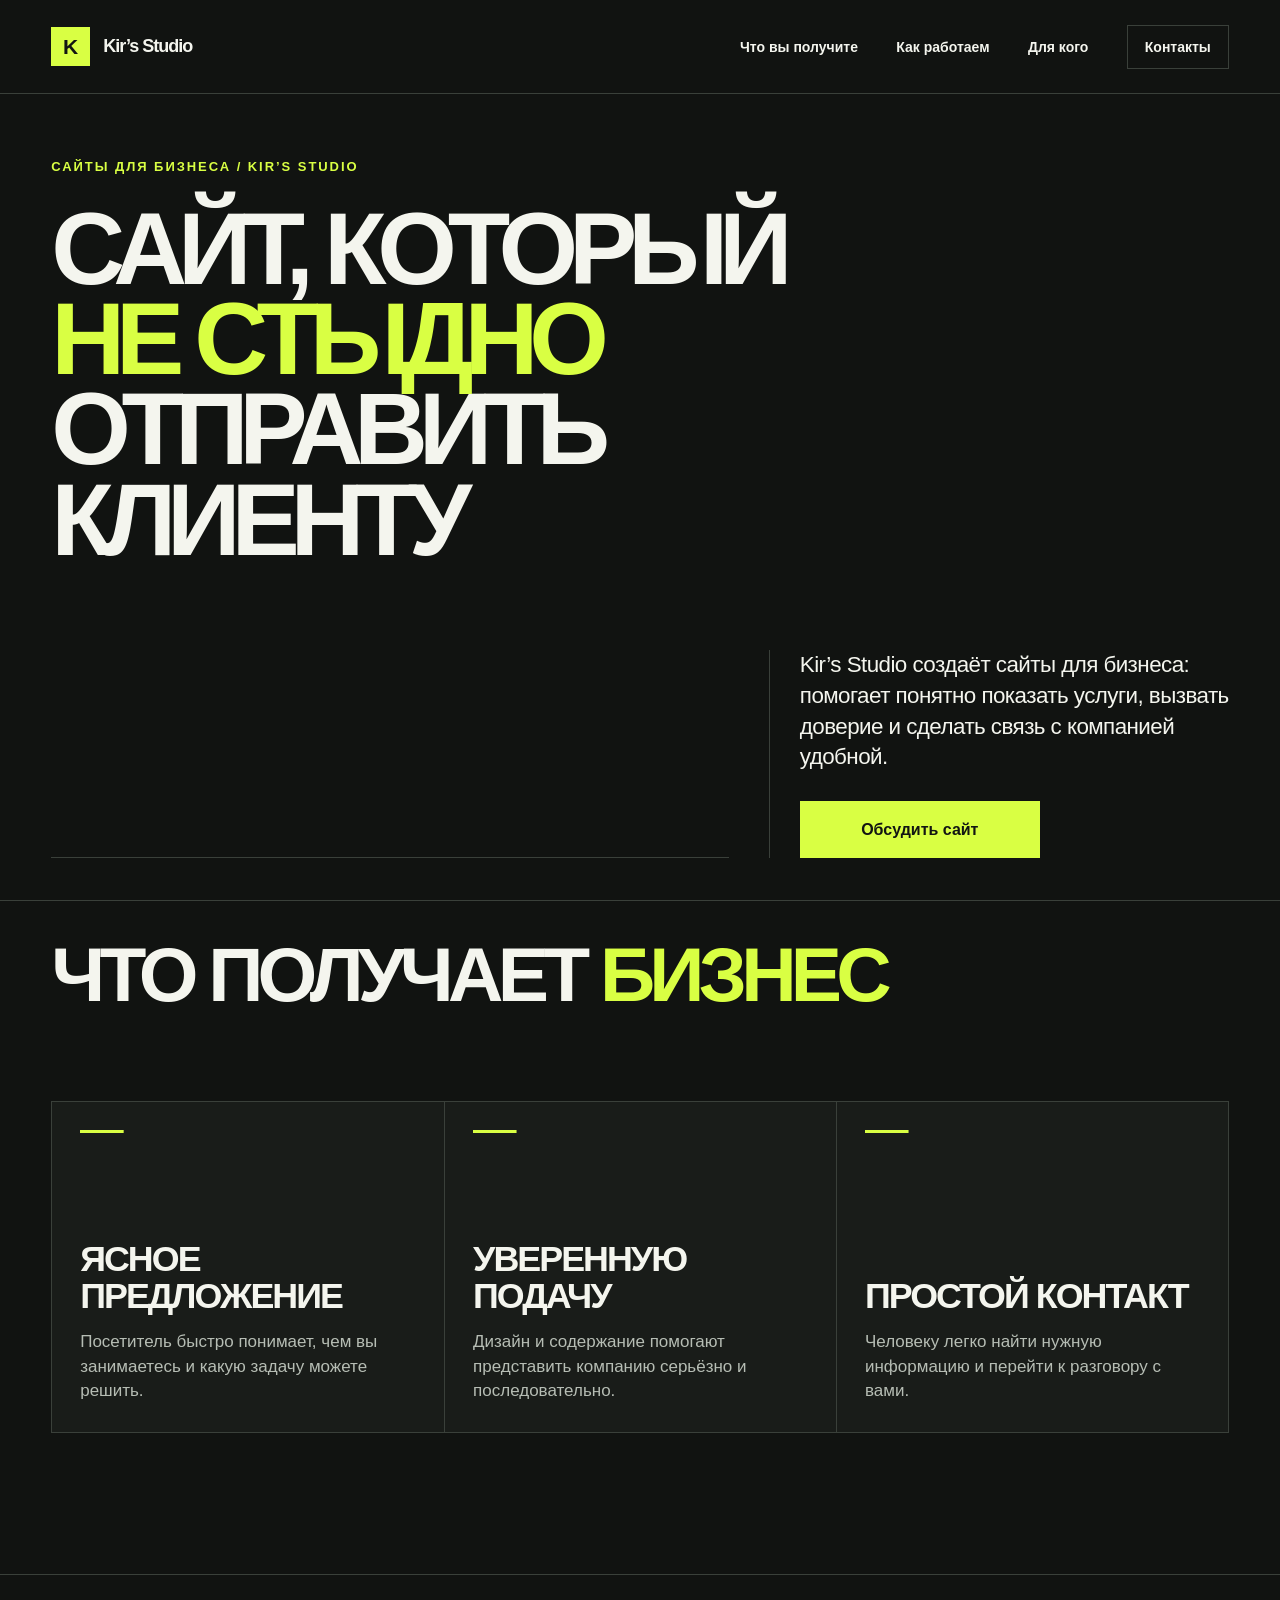
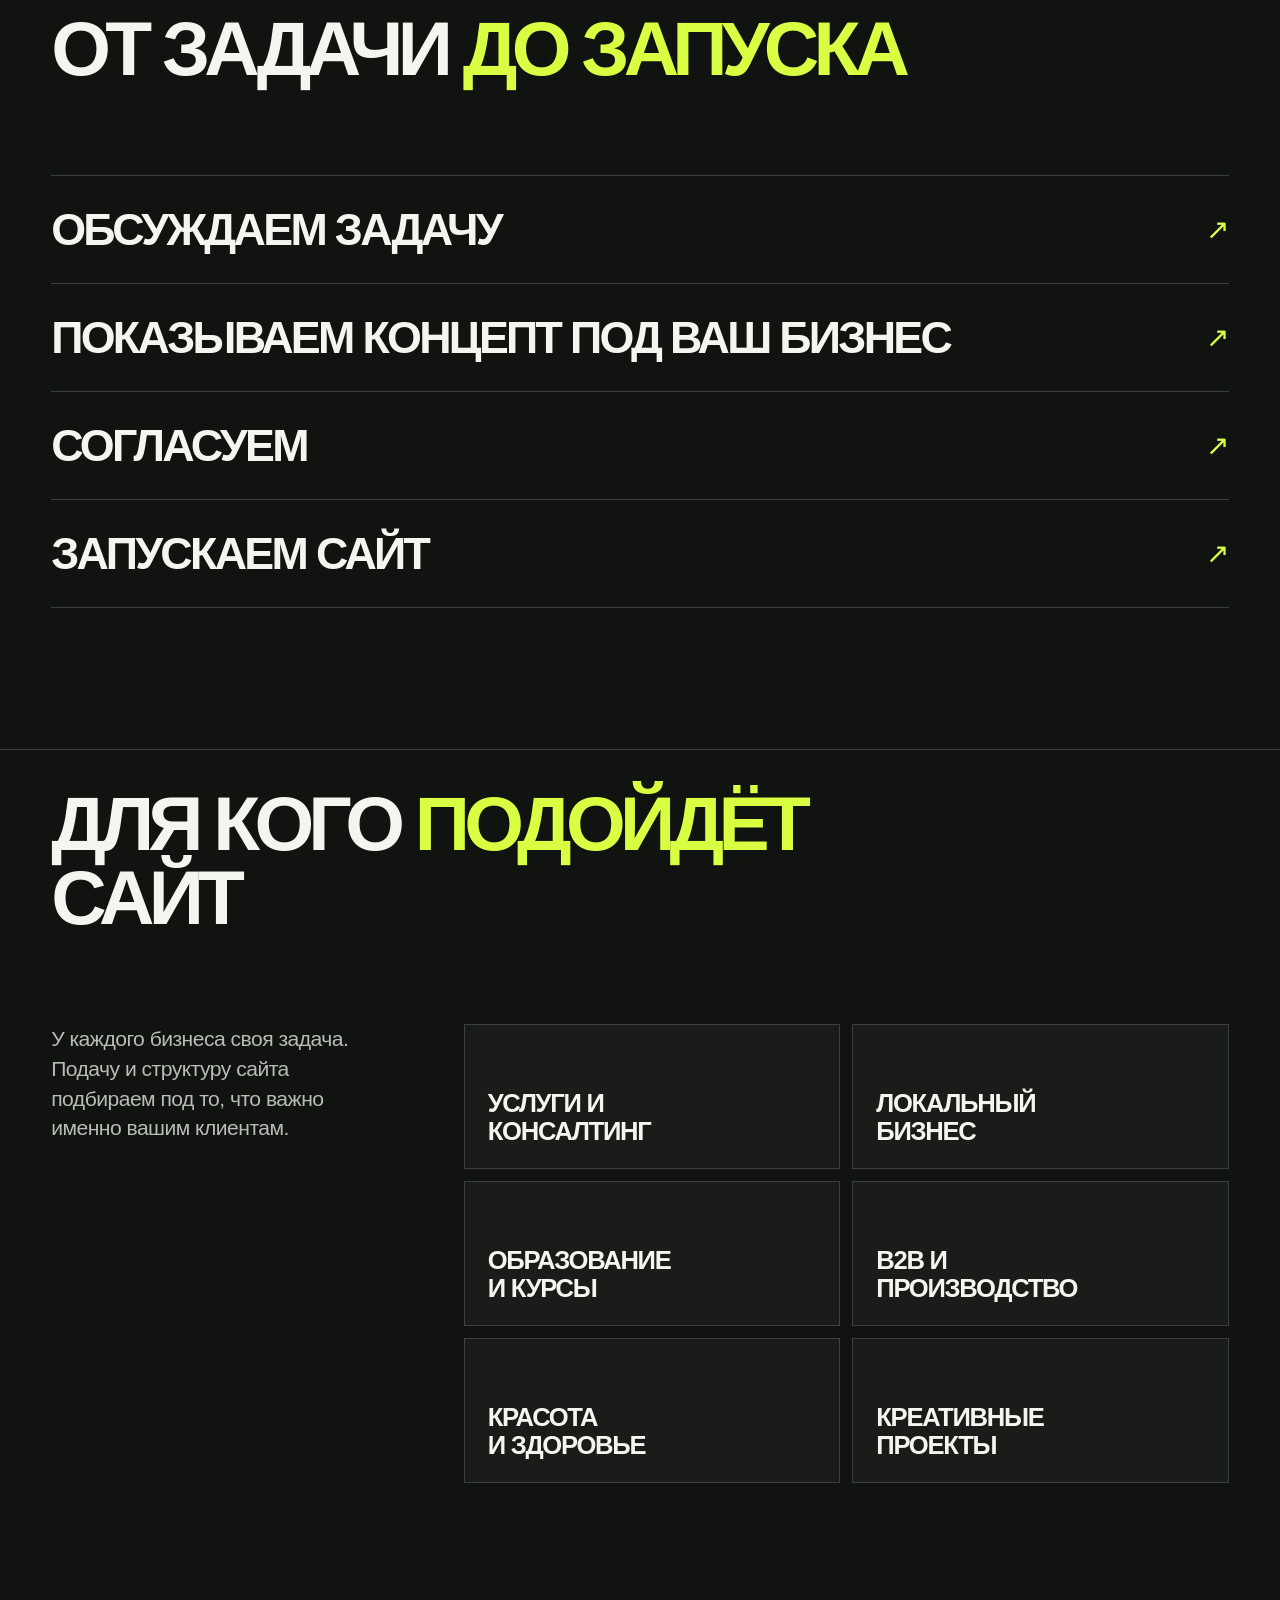
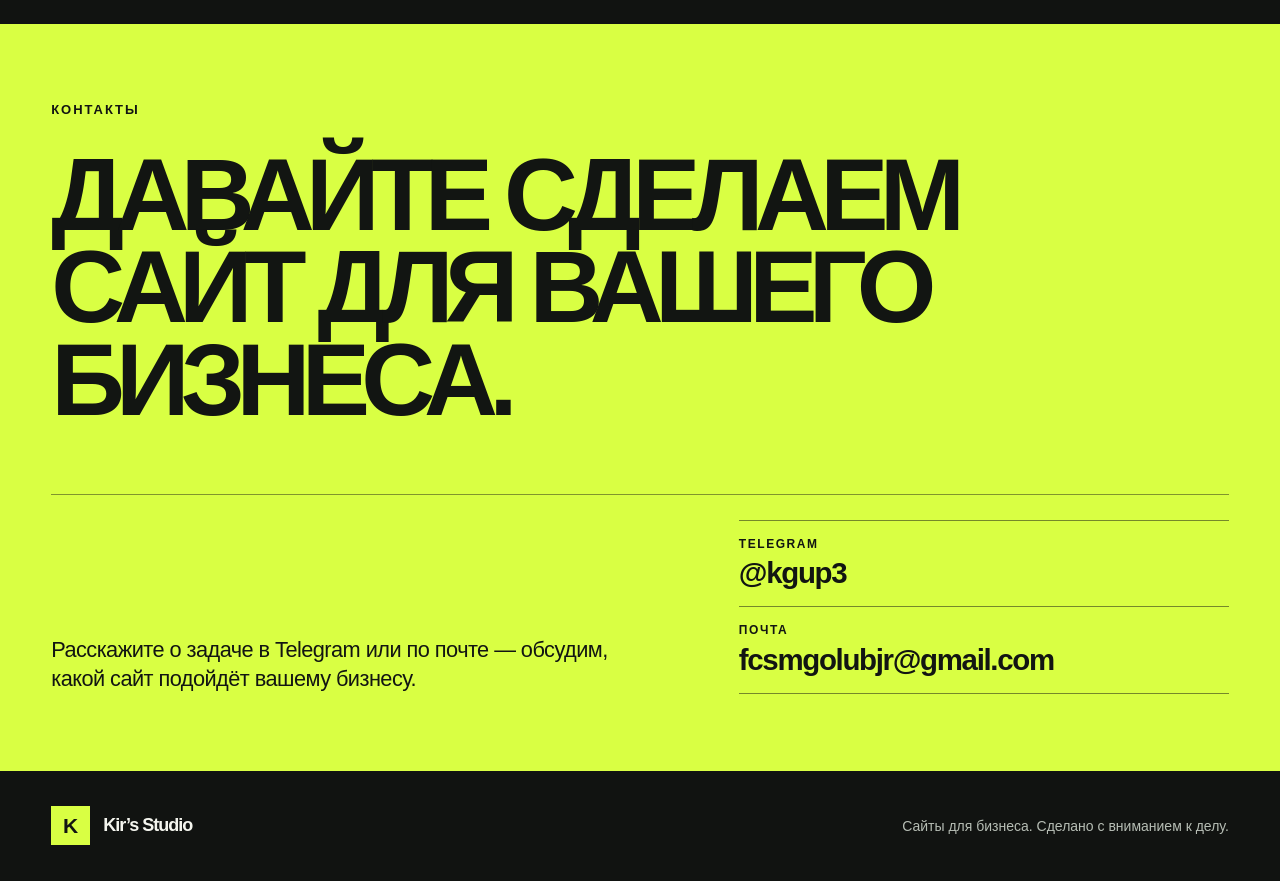
==== index.html @ 83fbc3e9 "Add files via upload" ====
<!doctype html>
<html lang="ru">
<head>
  <meta charset="utf-8">
  <meta name="viewport" content="width=device-width, initial-scale=1">
  <meta name="theme-color" content="#111311">
  <meta name="description" content="Kir’s Studio создаёт сайты для бизнеса: помогает понятно показать услуги, вызвать доверие и сделать связь с компанией удобной.">
  <title>Kir’s Studio — сайты для бизнеса</title>
  <link rel="icon" type="image/svg+xml" href="data:image/svg+xml,%3Csvg xmlns='http://www.w3.org/2000/svg' viewBox='0 0 64 64'%3E%3Crect width='64' height='64' rx='12' fill='%23111311'/%3E%3Cpath d='M14 13h10v17l14-17h13L34 32l18 19H38L24 35v16H14z' fill='%23d9ff43'/%3E%3C/svg%3E">
  <style>
    :root{color-scheme:dark;--bg:#111311;--panel:#191c19;--panel-2:#202420;--line:#3a403a;--text:#f4f5ee;--muted:#b6bdb4;--accent:#d9ff43;--ink:#121512;--page:clamp(20px,4vw,64px)}
    *{box-sizing:border-box}
    html{scroll-behavior:smooth}
    body{margin:0;background:var(--bg);color:var(--text);font-family:Arial,Helvetica,sans-serif;-webkit-font-smoothing:antialiased}
    .scroll-progress{position:fixed;z-index:50;top:0;left:0;width:100%;height:3px;background:var(--accent);transform:scaleX(0);transform-origin:left;pointer-events:none}
    ::selection{background:var(--accent);color:var(--ink)}
    a{color:inherit;text-decoration:none}
    button,a{-webkit-tap-highlight-color:transparent}
    a:focus-visible{outline:2px solid var(--accent);outline-offset:5px}
    .wrap{width:min(100%,1600px);margin:auto;padding-inline:var(--page)}
    .topbar{height:94px;display:flex;align-items:center;justify-content:space-between;border-bottom:1px solid var(--line)}
    .brand{display:inline-flex;align-items:center;gap:13px;font-weight:900;font-size:18px;letter-spacing:-.055em;white-space:nowrap}
    .brand-mark{display:grid;place-items:center;width:39px;height:39px;background:var(--accent);color:var(--ink);font-size:21px;letter-spacing:-.13em;padding-right:3px}
    .top-nav{display:flex;align-items:center;gap:clamp(22px,3vw,54px);font-size:14px;font-weight:700}
    .top-nav a:not(.header-cta){position:relative;transition:color .25s}
    .top-nav a:not(.header-cta)::after{content:"";position:absolute;left:0;right:0;bottom:-7px;height:1px;background:var(--accent);transform:scaleX(0);transform-origin:left;transition:transform .35s ease}
    .top-nav a:not(.header-cta):hover{color:var(--accent)}
    .top-nav a:not(.header-cta):hover::after{transform:scaleX(1)}
    .header-cta{border:1px solid var(--line);padding:13px 17px;transition:background .2s,color .2s,border-color .2s}
    .header-cta:hover{background:var(--accent);color:var(--ink);border-color:var(--accent)}
    .hero{min-height:calc(100svh - 94px);display:flex;flex-direction:column;justify-content:space-between;padding-top:clamp(54px,5vw,86px);padding-bottom:42px;position:relative;overflow:hidden}
    .eyebrow{font-size:13px;line-height:1.4;text-transform:uppercase;letter-spacing:.15em;font-weight:800;color:var(--accent)}
    .hero h1{font-size:clamp(68px,8vw,132px);line-height:.88;letter-spacing:-.09em;text-transform:uppercase;margin:28px 0 0;max-width:1420px;font-weight:900}
    .hero h1 span{display:inline-block;color:var(--accent);animation:accent-reveal .9s .25s both}
    .hero-bottom{display:grid;grid-template-columns:minmax(0,1fr) minmax(340px,460px);gap:40px;align-items:end;margin-top:22px}
    .hero-bottom::before{content:"";height:1px;background:var(--line);align-self:end;transform-origin:left;animation:rule-grow 1s .55s both}
    .hero-intro{border-left:1px solid var(--line);padding-left:30px;animation:rise-in .85s .25s both}
    .hero-intro p{font-size:clamp(18px,1.75vw,25px);line-height:1.37;letter-spacing:-.025em;margin:0 0 28px;max-width:490px}
    .btn{display:inline-flex;justify-content:center;align-items:center;min-height:57px;padding:15px 26px;background:linear-gradient(90deg,#eeff99 50%,var(--accent) 50%) right / 200% 100%;color:var(--ink);font-size:16px;font-weight:800;transition:transform .3s,background-position .45s;white-space:nowrap}
    .btn:hover{transform:translateY(-4px);background-position:left}
    .hero-intro .btn{min-width:240px}
    .section{border-top:1px solid var(--line);padding-top:36px;padding-bottom:clamp(96px,11vw,170px)}
    .section-head{margin-bottom:clamp(50px,7vw,110px)}
    .section-title{margin:0;font-size:clamp(48px,6vw,95px);line-height:.97;letter-spacing:-.075em;text-transform:uppercase;font-weight:900;max-width:900px}
    .section-title em{font-style:normal;color:var(--accent)}
    .benefits{display:grid;grid-template-columns:repeat(3,minmax(0,1fr));border:1px solid var(--line)}
    .benefit{min-height:330px;padding:28px;display:flex;flex-direction:column;justify-content:space-between;background:var(--panel);transition:background .35s,transform .35s;position:relative;overflow:hidden}
    .benefit+ .benefit{border-left:1px solid var(--line)}
    .benefit::before{content:"";width:100%;height:3px;background:var(--accent);transform-origin:left;transition:transform .5s;transform:scaleX(.13)}
    .benefit:hover{background:var(--panel-2);transform:translateY(-8px)}
    .benefit:hover::before{transform:scaleX(1)}
    .benefit h3{font-size:clamp(29px,2.8vw,44px);line-height:1.02;letter-spacing:-.055em;margin:0 0 16px;text-transform:uppercase}
    .benefit p{font-size:17px;line-height:1.45;color:var(--muted);margin:0;max-width:350px}
    .process-list{border-top:1px solid var(--line)}
    .process-item{display:grid;grid-template-columns:minmax(0,1fr) 45px;gap:20px;align-items:center;border-bottom:1px solid var(--line);padding:30px 0;position:relative;transition:color .3s}
    .process-item::after{content:"";position:absolute;bottom:-1px;left:0;right:0;height:2px;background:var(--accent);transform:scaleX(0);transform-origin:left;transition:transform .5s ease}
    .process-item:hover{color:var(--accent)}
    .process-item:hover::after{transform:scaleX(1)}
    .process-item h3{font-size:clamp(25px,3.5vw,54px);line-height:1.05;letter-spacing:-.06em;text-transform:uppercase;margin:0;transition:transform .35s ease}
    .process-item:hover h3{transform:translateX(14px)}
    .process-arrow{justify-self:end;font-size:28px;font-weight:400;color:var(--accent);transition:transform .35s ease}
    .process-item:hover .process-arrow{transform:translate(5px,-5px)}
    .audience-layout{display:grid;grid-template-columns:minmax(0,1fr) minmax(0,2fr);gap:30px}
    .audience-note{font-size:clamp(18px,1.65vw,24px);line-height:1.4;letter-spacing:-.025em;max-width:345px;color:var(--muted);margin:0}
    .audience-grid{display:grid;grid-template-columns:repeat(2,minmax(0,1fr));gap:12px}
    .audience-card{min-height:145px;border:1px solid var(--line);padding:23px;display:flex;align-items:flex-end;background:var(--panel);font-size:clamp(21px,2vw,31px);line-height:1.08;letter-spacing:-.05em;text-transform:uppercase;font-weight:900;position:relative;overflow:hidden;transition:transform .35s,background .35s,border-color .35s}
    .audience-card::before{content:"";position:absolute;top:0;left:0;width:100%;height:3px;background:var(--accent);transform:scaleX(0);transform-origin:left;transition:transform .45s ease}
    .audience-card:hover{transform:translateY(-6px);background:var(--panel-2);border-color:#68745a}
    .audience-card:hover::before{transform:scaleX(1)}
    .final{background:var(--accent);color:var(--ink);padding-top:clamp(40px,6vw,90px);padding-bottom:clamp(44px,6vw,90px)}
    .final .eyebrow{color:var(--ink)}
    .final h2{max-width:1200px;font-size:clamp(57px,8vw,130px);line-height:.9;letter-spacing:-.085em;text-transform:uppercase;margin:30px 0 68px;font-weight:900}
    .final-bottom{display:flex;align-items:end;justify-content:space-between;gap:35px;border-top:1px solid rgba(18,21,18,.45);padding-top:25px}
    .final-bottom p{font-size:clamp(18px,1.7vw,24px);line-height:1.35;letter-spacing:-.025em;margin:0;max-width:560px}
    .contact-options{width:min(100%,490px);flex:none}
    .contact-link{display:flex;flex-direction:column;gap:5px;border-top:1px solid rgba(18,21,18,.5);padding:16px 0;transition:padding-left .3s,color .3s}
    .contact-link:last-child{border-bottom:1px solid rgba(18,21,18,.5)}
    .contact-link:hover{padding-left:10px;color:#4b5a0c}
    .contact-label{font-size:12px;line-height:1.3;letter-spacing:.13em;text-transform:uppercase;font-weight:800}
    .contact-value{font-size:clamp(21px,2.3vw,32px);line-height:1.12;letter-spacing:-.045em;font-weight:900;overflow-wrap:anywhere}
    footer{display:flex;align-items:center;justify-content:space-between;gap:30px;min-height:110px;font-size:14px;color:var(--muted)}
    footer .brand{color:var(--text)}
    footer p{margin:0}
    .topbar{animation:drop-in .7s both}
    .hero .eyebrow{animation:rise-in .7s .08s both}
    .hero h1{animation:rise-in .9s .12s both}
    @keyframes rise-in{from{opacity:.6;transform:translateY(24px)}to{opacity:1;transform:translateY(0)}}
    @keyframes drop-in{from{opacity:.75;transform:translateY(-12px)}to{opacity:1;transform:translateY(0)}}
    @keyframes accent-reveal{from{color:var(--text);transform:translateX(-10px)}to{color:var(--accent);transform:translateX(0)}}
    @keyframes rule-grow{from{transform:scaleX(0)}to{transform:scaleX(1)}}
    @media(max-width:900px){
      .top-nav a:not(.header-cta){display:none}
      .hero{min-height:auto;padding-bottom:75px}
      .hero h1{font-size:clamp(61px,10vw,104px)}
      .hero-bottom{grid-template-columns:1fr;margin-top:70px;gap:28px}
      .hero-bottom::before{display:none}
      .hero-intro{border-left:0;border-top:1px solid var(--line);padding:22px 0 0;max-width:610px}
      .benefit{min-height:300px;padding:22px}
      .benefit p{font-size:16px}
      .audience-layout{grid-template-columns:1fr;gap:34px}
    }
    @media(max-width:650px){
      .topbar{height:74px}
      .brand{font-size:17px}
      .brand-mark{width:34px;height:34px;font-size:19px}
      .header-cta{font-size:13px;padding:10px 12px}
      .hero{padding-top:72px;padding-bottom:77px}
      .hero h1{font-size:clamp(51px,12.5vw,78px);letter-spacing:-.085em;line-height:.94;margin-top:22px;overflow-wrap:normal}
      .hero-bottom{margin-top:58px}
      .hero-intro p{font-size:19px}
      .section{padding-top:27px;padding-bottom:94px}
      .section-head{margin-bottom:45px;gap:22px}
      .section-title{font-size:clamp(43px,10.5vw,65px)}
      .benefits{grid-template-columns:1fr}
      .benefit{min-height:230px;padding:23px}
      .benefit+ .benefit{border-left:0;border-top:1px solid var(--line)}
      .benefit h3{font-size:35px}
      .process-item{grid-template-columns:minmax(0,1fr) 23px;gap:11px;padding:25px 0}
      .process-item h3{font-size:clamp(24px,6vw,35px)}
      .process-arrow{font-size:20px}
      .audience-grid{gap:8px}
      .audience-card{min-height:133px;padding:15px;font-size:clamp(18px,4.6vw,26px)}
      .final{padding-top:60px;padding-bottom:60px}
      .final h2{font-size:clamp(56px,12vw,82px);margin:30px 0 55px}
      .final-bottom{flex-direction:column;align-items:stretch}
      .contact-options{width:100%}
      footer{min-height:140px;align-items:flex-start;flex-direction:column;justify-content:center;gap:15px}
    }
    @media(max-width:380px){.benefit h3{font-size:30px}.audience-grid{grid-template-columns:1fr}.audience-card{min-height:105px;font-size:24px}}
    @media(max-width:360px){.hero{padding-top:58px}.hero-bottom{margin-top:44px}.hero h1{font-size:49px}.brand{font-size:15px}.header-cta{font-size:12px}}
    @media(prefers-reduced-motion:reduce){html{scroll-behavior:auto}*,*:before,*:after{transition-duration:.01ms!important;animation-duration:.01ms!important}.scroll-progress{display:none}}
  </style>
</head>
<body>
  <div class="scroll-progress" aria-hidden="true"></div>
  <header class="wrap topbar">
    <a class="brand" href="#top" aria-label="Kir’s Studio — наверх"><span class="brand-mark" aria-hidden="true">K</span><span>Kir’s Studio</span></a>
    <nav class="top-nav" aria-label="Навигация">
      <a href="#benefits">Что вы получите</a>
      <a href="#process">Как работаем</a>
      <a href="#audience">Для кого</a>
      <a class="header-cta" href="#contacts">Контакты</a>
    </nav>
  </header>
  <main id="top">
    <section class="wrap hero" aria-labelledby="hero-title">
      <div>
        <div class="eyebrow">Сайты для бизнеса / Kir’s Studio</div>
        <h1 id="hero-title">Сайт, который<br><span>не стыдно</span><br>отправить<br>клиенту</h1>
      </div>
      <div class="hero-bottom">
        <div class="hero-intro">
          <p>Kir’s Studio создаёт сайты для бизнеса: помогает понятно показать услуги, вызвать доверие и сделать связь с компанией удобной.</p>
          <a class="btn" href="https://t.me/kgup3" target="_blank" rel="noopener noreferrer">Обсудить сайт</a>
        </div>
      </div>
    </section>

    <section id="benefits" class="wrap section" aria-labelledby="benefits-title">
      <div class="section-head">
        <h2 class="section-title" id="benefits-title">Что получает <em>бизнес</em></h2>
      </div>
      <div class="benefits">
        <article class="benefit"><div><h3>Ясное предложение</h3><p>Посетитель быстро понимает, чем вы занимаетесь и какую задачу можете решить.</p></div></article>
        <article class="benefit"><div><h3>Уверенную подачу</h3><p>Дизайн и содержание помогают представить компанию серьёзно и последовательно.</p></div></article>
        <article class="benefit"><div><h3>Простой контакт</h3><p>Человеку легко найти нужную информацию и перейти к разговору с вами.</p></div></article>
      </div>
    </section>

    <section id="process" class="wrap section" aria-labelledby="process-title">
      <div class="section-head">
        <h2 class="section-title" id="process-title">От задачи <em>до запуска</em></h2>
      </div>
      <div class="process-list" aria-label="Как проходит работа">
        <div class="process-item"><h3>Обсуждаем задачу</h3><span class="process-arrow" aria-hidden="true">↗</span></div>
        <div class="process-item"><h3>Показываем концепт под ваш бизнес</h3><span class="process-arrow" aria-hidden="true">↗</span></div>
        <div class="process-item"><h3>Согласуем</h3><span class="process-arrow" aria-hidden="true">↗</span></div>
        <div class="process-item"><h3>Запускаем сайт</h3><span class="process-arrow" aria-hidden="true">↗</span></div>
      </div>
    </section>

    <section id="audience" class="wrap section" aria-labelledby="audience-title">
      <div class="section-head">
        <h2 class="section-title" id="audience-title">Для кого <em>подойдёт</em> сайт</h2>
      </div>
      <div class="audience-layout">
        <p class="audience-note">У каждого бизнеса своя задача. Подачу и структуру сайта подбираем под то, что важно именно вашим клиентам.</p>
        <div class="audience-grid">
          <div class="audience-card"><span>Услуги и<br>консалтинг</span></div>
          <div class="audience-card"><span>Локальный<br>бизнес</span></div>
          <div class="audience-card"><span>Образование<br>и курсы</span></div>
          <div class="audience-card"><span>B2B и<br>производство</span></div>
          <div class="audience-card"><span>Красота<br>и здоровье</span></div>
          <div class="audience-card"><span>Креативные<br>проекты</span></div>
        </div>
      </div>
    </section>

    <section class="final" id="contacts" aria-labelledby="final-title">
      <div class="wrap">
        <div class="eyebrow">Контакты</div>
        <h2 id="final-title">Давайте сделаем<br>сайт для вашего<br>бизнеса.</h2>
        <div class="final-bottom">
          <p>Расскажите о задаче в Telegram или по почте — обсудим, какой сайт подойдёт вашему бизнесу.</p>
          <div class="contact-options">
            <a class="contact-link" href="https://t.me/kgup3" target="_blank" rel="noopener noreferrer"><span class="contact-label">Telegram</span><span class="contact-value">@kgup3</span></a>
            <a class="contact-link" href="mailto:fcsmgolubjr@gmail.com"><span class="contact-label">Почта</span><span class="contact-value">fcsmgolubjr@gmail.com</span></a>
          </div>
        </div>
      </div>
    </section>
  </main>
  <footer class="wrap">
    <a class="brand" href="#top" aria-label="Kir’s Studio — наверх"><span class="brand-mark" aria-hidden="true">K</span><span>Kir’s Studio</span></a>
    <p>Сайты для бизнеса. Сделано с вниманием к делу.</p>
  </footer>
  <script>
    (() => {
      const reducedMotion = window.matchMedia('(prefers-reduced-motion: reduce)').matches;
      if (reducedMotion) return;

      const progress = document.querySelector('.scroll-progress');
      let scrollFrame = 0;
      const updateProgress = () => {
        scrollFrame = 0;
        const available = document.documentElement.scrollHeight - window.innerHeight;
        progress.style.transform = `scaleX(${available > 0 ? window.scrollY / available : 0})`;
      };
      window.addEventListener('scroll', () => {
        if (!scrollFrame) scrollFrame = requestAnimationFrame(updateProgress);
      }, { passive: true });
      window.addEventListener('resize', updateProgress, { passive: true });
      updateProgress();

      if (!('IntersectionObserver' in window)) return;
      const targets = document.querySelectorAll('.section-title, .benefit, .process-item, .audience-note, .audience-card, .final .eyebrow, .final h2, .final-bottom');
      const observer = new IntersectionObserver((entries) => {
        for (const entry of entries) {
          if (!entry.isIntersecting) continue;
          const element = entry.target;
          const siblings = [...element.parentElement.children];
          const position = siblings.indexOf(element);
          const delay = element.matches('.benefit, .audience-card') ? Math.min(position * 85, 340) : 0;
          element.animate([
            { opacity: .55, transform: 'translateY(26px)' },
            { opacity: 1, transform: 'translateY(0)' }
          ], { duration: 720, delay, easing: 'cubic-bezier(.2,.8,.2,1)', fill: 'backwards' });
          observer.unobserve(element);
        }
      }, { threshold: .13, rootMargin: '0px 0px -24px 0px' });
      targets.forEach(element => observer.observe(element));
    })();
  </script>
</body>
</html>
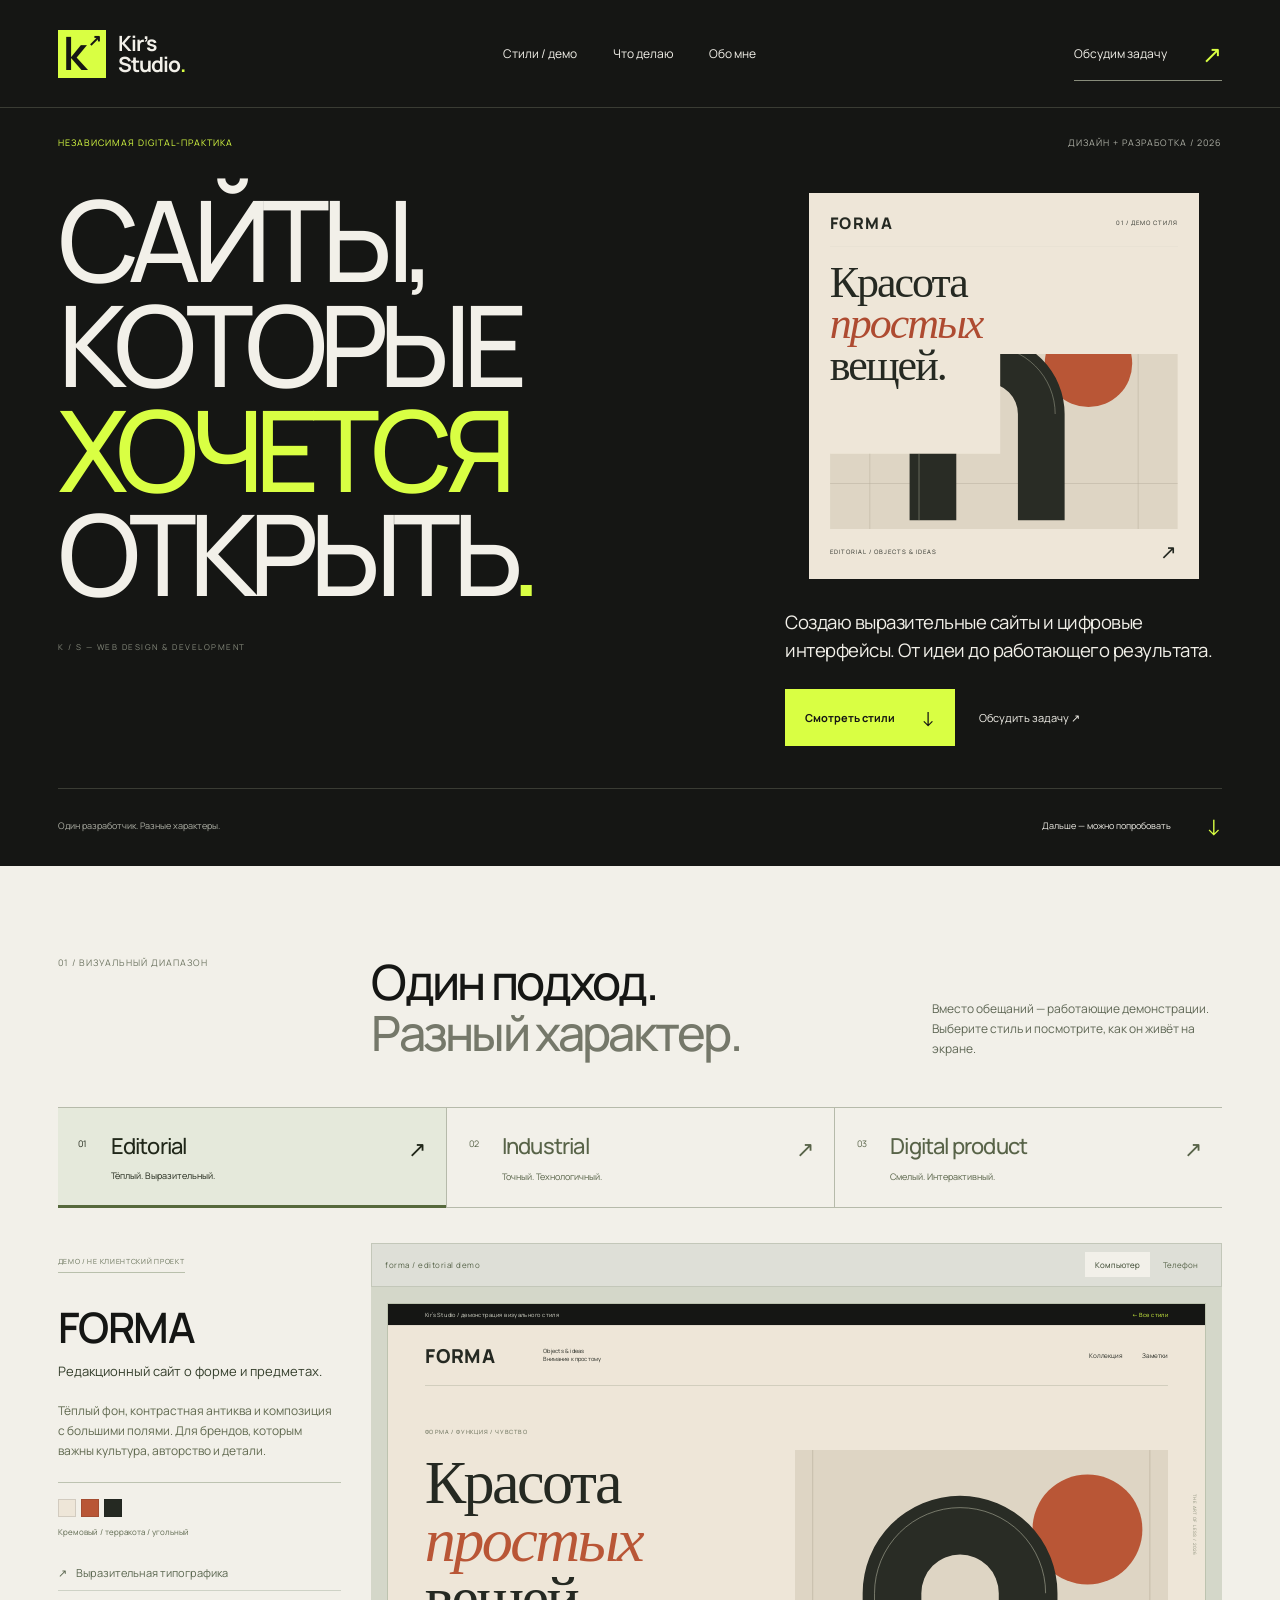
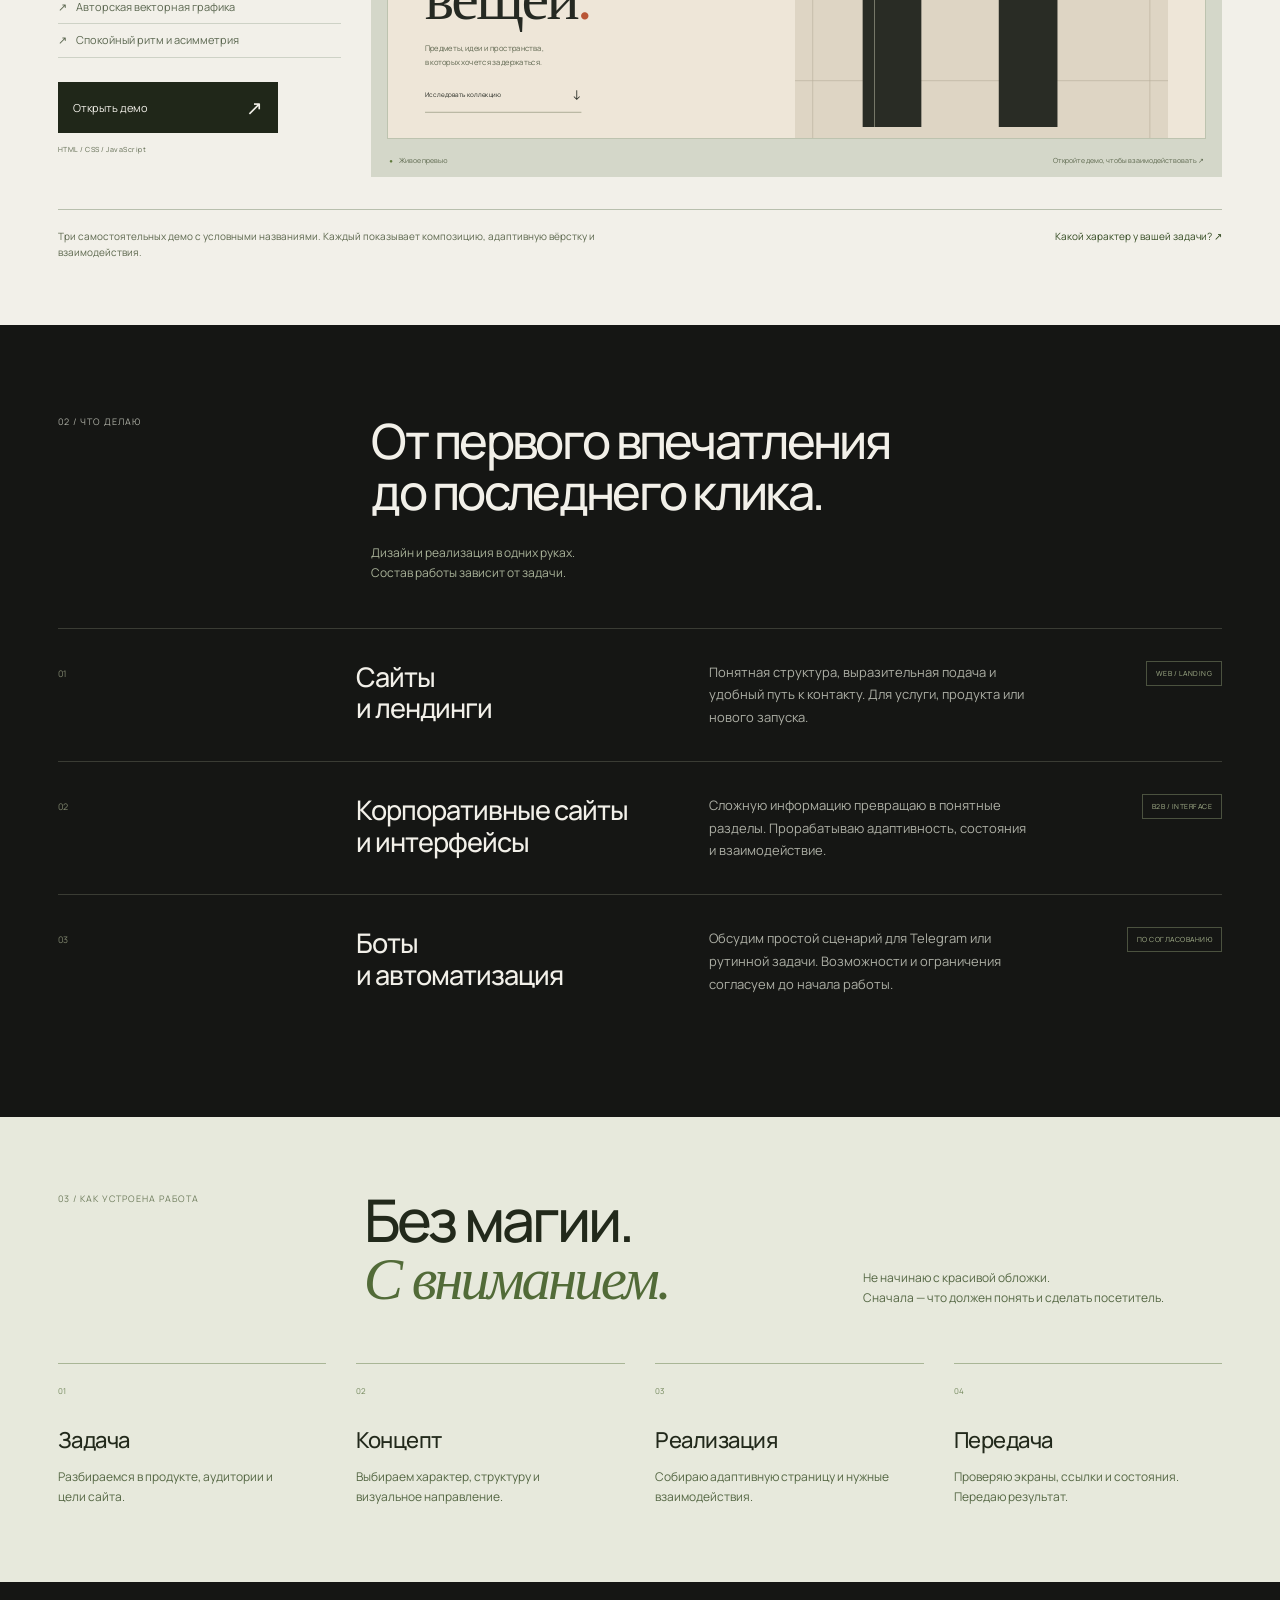
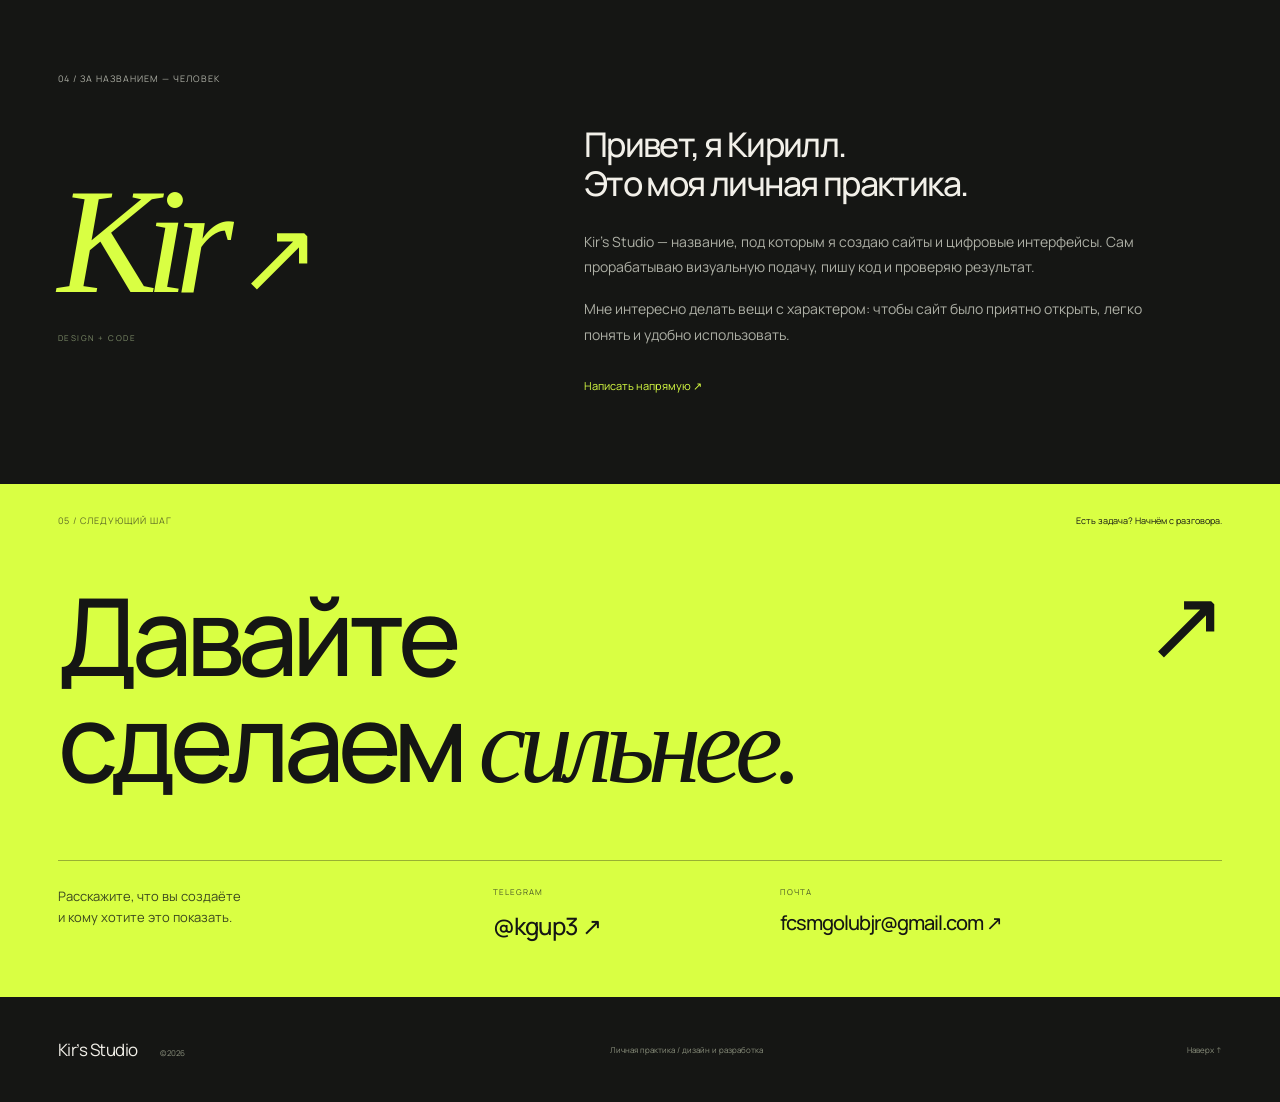
==== commit 2552a6dc: "Redesign Kir’s Studio with three interactive visual style demos" ====
--- a/index.html
+++ b/index.html
@@ -1,255 +1,25 @@
 <!doctype html>
-<html lang="ru">
-<head>
-  <meta charset="utf-8">
-  <meta name="viewport" content="width=device-width, initial-scale=1">
-  <meta name="theme-color" content="#111311">
-  <meta name="description" content="Kir’s Studio создаёт сайты для бизнеса: помогает понятно показать услуги, вызвать доверие и сделать связь с компанией удобной.">
-  <title>Kir’s Studio — сайты для бизнеса</title>
-  <link rel="icon" type="image/svg+xml" href="data:image/svg+xml,%3Csvg xmlns='http://www.w3.org/2000/svg' viewBox='0 0 64 64'%3E%3Crect width='64' height='64' rx='12' fill='%23111311'/%3E%3Cpath d='M14 13h10v17l14-17h13L34 32l18 19H38L24 35v16H14z' fill='%23d9ff43'/%3E%3C/svg%3E">
-  <style>
-    :root{color-scheme:dark;--bg:#111311;--panel:#191c19;--panel-2:#202420;--line:#3a403a;--text:#f4f5ee;--muted:#b6bdb4;--accent:#d9ff43;--ink:#121512;--page:clamp(20px,4vw,64px)}
-    *{box-sizing:border-box}
-    html{scroll-behavior:smooth}
-    body{margin:0;background:var(--bg);color:var(--text);font-family:Arial,Helvetica,sans-serif;-webkit-font-smoothing:antialiased}
-    .scroll-progress{position:fixed;z-index:50;top:0;left:0;width:100%;height:3px;background:var(--accent);transform:scaleX(0);transform-origin:left;pointer-events:none}
-    ::selection{background:var(--accent);color:var(--ink)}
-    a{color:inherit;text-decoration:none}
-    button,a{-webkit-tap-highlight-color:transparent}
-    a:focus-visible{outline:2px solid var(--accent);outline-offset:5px}
-    .wrap{width:min(100%,1600px);margin:auto;padding-inline:var(--page)}
-    .topbar{height:94px;display:flex;align-items:center;justify-content:space-between;border-bottom:1px solid var(--line)}
-    .brand{display:inline-flex;align-items:center;gap:13px;font-weight:900;font-size:18px;letter-spacing:-.055em;white-space:nowrap}
-    .brand-mark{display:grid;place-items:center;width:39px;height:39px;background:var(--accent);color:var(--ink);font-size:21px;letter-spacing:-.13em;padding-right:3px}
-    .top-nav{display:flex;align-items:center;gap:clamp(22px,3vw,54px);font-size:14px;font-weight:700}
-    .top-nav a:not(.header-cta){position:relative;transition:color .25s}
-    .top-nav a:not(.header-cta)::after{content:"";position:absolute;left:0;right:0;bottom:-7px;height:1px;background:var(--accent);transform:scaleX(0);transform-origin:left;transition:transform .35s ease}
-    .top-nav a:not(.header-cta):hover{color:var(--accent)}
-    .top-nav a:not(.header-cta):hover::after{transform:scaleX(1)}
-    .header-cta{border:1px solid var(--line);padding:13px 17px;transition:background .2s,color .2s,border-color .2s}
-    .header-cta:hover{background:var(--accent);color:var(--ink);border-color:var(--accent)}
-    .hero{min-height:calc(100svh - 94px);display:flex;flex-direction:column;justify-content:space-between;padding-top:clamp(54px,5vw,86px);padding-bottom:42px;position:relative;overflow:hidden}
-    .eyebrow{font-size:13px;line-height:1.4;text-transform:uppercase;letter-spacing:.15em;font-weight:800;color:var(--accent)}
-    .hero h1{font-size:clamp(68px,8vw,132px);line-height:.88;letter-spacing:-.09em;text-transform:uppercase;margin:28px 0 0;max-width:1420px;font-weight:900}
-    .hero h1 span{display:inline-block;color:var(--accent);animation:accent-reveal .9s .25s both}
-    .hero-bottom{display:grid;grid-template-columns:minmax(0,1fr) minmax(340px,460px);gap:40px;align-items:end;margin-top:22px}
-    .hero-bottom::before{content:"";height:1px;background:var(--line);align-self:end;transform-origin:left;animation:rule-grow 1s .55s both}
-    .hero-intro{border-left:1px solid var(--line);padding-left:30px;animation:rise-in .85s .25s both}
-    .hero-intro p{font-size:clamp(18px,1.75vw,25px);line-height:1.37;letter-spacing:-.025em;margin:0 0 28px;max-width:490px}
-    .btn{display:inline-flex;justify-content:center;align-items:center;min-height:57px;padding:15px 26px;background:linear-gradient(90deg,#eeff99 50%,var(--accent) 50%) right / 200% 100%;color:var(--ink);font-size:16px;font-weight:800;transition:transform .3s,background-position .45s;white-space:nowrap}
-    .btn:hover{transform:translateY(-4px);background-position:left}
-    .hero-intro .btn{min-width:240px}
-    .section{border-top:1px solid var(--line);padding-top:36px;padding-bottom:clamp(96px,11vw,170px)}
-    .section-head{margin-bottom:clamp(50px,7vw,110px)}
-    .section-title{margin:0;font-size:clamp(48px,6vw,95px);line-height:.97;letter-spacing:-.075em;text-transform:uppercase;font-weight:900;max-width:900px}
-    .section-title em{font-style:normal;color:var(--accent)}
-    .benefits{display:grid;grid-template-columns:repeat(3,minmax(0,1fr));border:1px solid var(--line)}
-    .benefit{min-height:330px;padding:28px;display:flex;flex-direction:column;justify-content:space-between;background:var(--panel);transition:background .35s,transform .35s;position:relative;overflow:hidden}
-    .benefit+ .benefit{border-left:1px solid var(--line)}
-    .benefit::before{content:"";width:100%;height:3px;background:var(--accent);transform-origin:left;transition:transform .5s;transform:scaleX(.13)}
-    .benefit:hover{background:var(--panel-2);transform:translateY(-8px)}
-    .benefit:hover::before{transform:scaleX(1)}
-    .benefit h3{font-size:clamp(29px,2.8vw,44px);line-height:1.02;letter-spacing:-.055em;margin:0 0 16px;text-transform:uppercase}
-    .benefit p{font-size:17px;line-height:1.45;color:var(--muted);margin:0;max-width:350px}
-    .process-list{border-top:1px solid var(--line)}
-    .process-item{display:grid;grid-template-columns:minmax(0,1fr) 45px;gap:20px;align-items:center;border-bottom:1px solid var(--line);padding:30px 0;position:relative;transition:color .3s}
-    .process-item::after{content:"";position:absolute;bottom:-1px;left:0;right:0;height:2px;background:var(--accent);transform:scaleX(0);transform-origin:left;transition:transform .5s ease}
-    .process-item:hover{color:var(--accent)}
-    .process-item:hover::after{transform:scaleX(1)}
-    .process-item h3{font-size:clamp(25px,3.5vw,54px);line-height:1.05;letter-spacing:-.06em;text-transform:uppercase;margin:0;transition:transform .35s ease}
-    .process-item:hover h3{transform:translateX(14px)}
-    .process-arrow{justify-self:end;font-size:28px;font-weight:400;color:var(--accent);transition:transform .35s ease}
-    .process-item:hover .process-arrow{transform:translate(5px,-5px)}
-    .audience-layout{display:grid;grid-template-columns:minmax(0,1fr) minmax(0,2fr);gap:30px}
-    .audience-note{font-size:clamp(18px,1.65vw,24px);line-height:1.4;letter-spacing:-.025em;max-width:345px;color:var(--muted);margin:0}
-    .audience-grid{display:grid;grid-template-columns:repeat(2,minmax(0,1fr));gap:12px}
-    .audience-card{min-height:145px;border:1px solid var(--line);padding:23px;display:flex;align-items:flex-end;background:var(--panel);font-size:clamp(21px,2vw,31px);line-height:1.08;letter-spacing:-.05em;text-transform:uppercase;font-weight:900;position:relative;overflow:hidden;transition:transform .35s,background .35s,border-color .35s}
-    .audience-card::before{content:"";position:absolute;top:0;left:0;width:100%;height:3px;background:var(--accent);transform:scaleX(0);transform-origin:left;transition:transform .45s ease}
-    .audience-card:hover{transform:translateY(-6px);background:var(--panel-2);border-color:#68745a}
-    .audience-card:hover::before{transform:scaleX(1)}
-    .final{background:var(--accent);color:var(--ink);padding-top:clamp(40px,6vw,90px);padding-bottom:clamp(44px,6vw,90px)}
-    .final .eyebrow{color:var(--ink)}
-    .final h2{max-width:1200px;font-size:clamp(57px,8vw,130px);line-height:.9;letter-spacing:-.085em;text-transform:uppercase;margin:30px 0 68px;font-weight:900}
-    .final-bottom{display:flex;align-items:end;justify-content:space-between;gap:35px;border-top:1px solid rgba(18,21,18,.45);padding-top:25px}
-    .final-bottom p{font-size:clamp(18px,1.7vw,24px);line-height:1.35;letter-spacing:-.025em;margin:0;max-width:560px}
-    .contact-options{width:min(100%,490px);flex:none}
-    .contact-link{display:flex;flex-direction:column;gap:5px;border-top:1px solid rgba(18,21,18,.5);padding:16px 0;transition:padding-left .3s,color .3s}
-    .contact-link:last-child{border-bottom:1px solid rgba(18,21,18,.5)}
-    .contact-link:hover{padding-left:10px;color:#4b5a0c}
-    .contact-label{font-size:12px;line-height:1.3;letter-spacing:.13em;text-transform:uppercase;font-weight:800}
-    .contact-value{font-size:clamp(21px,2.3vw,32px);line-height:1.12;letter-spacing:-.045em;font-weight:900;overflow-wrap:anywhere}
-    footer{display:flex;align-items:center;justify-content:space-between;gap:30px;min-height:110px;font-size:14px;color:var(--muted)}
-    footer .brand{color:var(--text)}
-    footer p{margin:0}
-    .topbar{animation:drop-in .7s both}
-    .hero .eyebrow{animation:rise-in .7s .08s both}
-    .hero h1{animation:rise-in .9s .12s both}
-    @keyframes rise-in{from{opacity:.6;transform:translateY(24px)}to{opacity:1;transform:translateY(0)}}
-    @keyframes drop-in{from{opacity:.75;transform:translateY(-12px)}to{opacity:1;transform:translateY(0)}}
-    @keyframes accent-reveal{from{color:var(--text);transform:translateX(-10px)}to{color:var(--accent);transform:translateX(0)}}
-    @keyframes rule-grow{from{transform:scaleX(0)}to{transform:scaleX(1)}}
-    @media(max-width:900px){
-      .top-nav a:not(.header-cta){display:none}
-      .hero{min-height:auto;padding-bottom:75px}
-      .hero h1{font-size:clamp(61px,10vw,104px)}
-      .hero-bottom{grid-template-columns:1fr;margin-top:70px;gap:28px}
-      .hero-bottom::before{display:none}
-      .hero-intro{border-left:0;border-top:1px solid var(--line);padding:22px 0 0;max-width:610px}
-      .benefit{min-height:300px;padding:22px}
-      .benefit p{font-size:16px}
-      .audience-layout{grid-template-columns:1fr;gap:34px}
-    }
-    @media(max-width:650px){
-      .topbar{height:74px}
-      .brand{font-size:17px}
-      .brand-mark{width:34px;height:34px;font-size:19px}
-      .header-cta{font-size:13px;padding:10px 12px}
-      .hero{padding-top:72px;padding-bottom:77px}
-      .hero h1{font-size:clamp(51px,12.5vw,78px);letter-spacing:-.085em;line-height:.94;margin-top:22px;overflow-wrap:normal}
-      .hero-bottom{margin-top:58px}
-      .hero-intro p{font-size:19px}
-      .section{padding-top:27px;padding-bottom:94px}
-      .section-head{margin-bottom:45px;gap:22px}
-      .section-title{font-size:clamp(43px,10.5vw,65px)}
-      .benefits{grid-template-columns:1fr}
-      .benefit{min-height:230px;padding:23px}
-      .benefit+ .benefit{border-left:0;border-top:1px solid var(--line)}
-      .benefit h3{font-size:35px}
-      .process-item{grid-template-columns:minmax(0,1fr) 23px;gap:11px;padding:25px 0}
-      .process-item h3{font-size:clamp(24px,6vw,35px)}
-      .process-arrow{font-size:20px}
-      .audience-grid{gap:8px}
-      .audience-card{min-height:133px;padding:15px;font-size:clamp(18px,4.6vw,26px)}
-      .final{padding-top:60px;padding-bottom:60px}
-      .final h2{font-size:clamp(56px,12vw,82px);margin:30px 0 55px}
-      .final-bottom{flex-direction:column;align-items:stretch}
-      .contact-options{width:100%}
-      footer{min-height:140px;align-items:flex-start;flex-direction:column;justify-content:center;gap:15px}
-    }
-    @media(max-width:380px){.benefit h3{font-size:30px}.audience-grid{grid-template-columns:1fr}.audience-card{min-height:105px;font-size:24px}}
-    @media(max-width:360px){.hero{padding-top:58px}.hero-bottom{margin-top:44px}.hero h1{font-size:49px}.brand{font-size:15px}.header-cta{font-size:12px}}
-    @media(prefers-reduced-motion:reduce){html{scroll-behavior:auto}*,*:before,*:after{transition-duration:.01ms!important;animation-duration:.01ms!important}.scroll-progress{display:none}}
-  </style>
-</head>
-<body>
-  <div class="scroll-progress" aria-hidden="true"></div>
-  <header class="wrap topbar">
-    <a class="brand" href="#top" aria-label="Kir’s Studio — наверх"><span class="brand-mark" aria-hidden="true">K</span><span>Kir’s Studio</span></a>
-    <nav class="top-nav" aria-label="Навигация">
-      <a href="#benefits">Что вы получите</a>
-      <a href="#process">Как работаем</a>
-      <a href="#audience">Для кого</a>
-      <a class="header-cta" href="#contacts">Контакты</a>
-    </nav>
-  </header>
-  <main id="top">
-    <section class="wrap hero" aria-labelledby="hero-title">
-      <div>
-        <div class="eyebrow">Сайты для бизнеса / Kir’s Studio</div>
-        <h1 id="hero-title">Сайт, который<br><span>не стыдно</span><br>отправить<br>клиенту</h1>
-      </div>
-      <div class="hero-bottom">
-        <div class="hero-intro">
-          <p>Kir’s Studio создаёт сайты для бизнеса: помогает понятно показать услуги, вызвать доверие и сделать связь с компанией удобной.</p>
-          <a class="btn" href="https://t.me/kgup3" target="_blank" rel="noopener noreferrer">Обсудить сайт</a>
-        </div>
-      </div>
-    </section>
-
-    <section id="benefits" class="wrap section" aria-labelledby="benefits-title">
-      <div class="section-head">
-        <h2 class="section-title" id="benefits-title">Что получает <em>бизнес</em></h2>
-      </div>
-      <div class="benefits">
-        <article class="benefit"><div><h3>Ясное предложение</h3><p>Посетитель быстро понимает, чем вы занимаетесь и какую задачу можете решить.</p></div></article>
-        <article class="benefit"><div><h3>Уверенную подачу</h3><p>Дизайн и содержание помогают представить компанию серьёзно и последовательно.</p></div></article>
-        <article class="benefit"><div><h3>Простой контакт</h3><p>Человеку легко найти нужную информацию и перейти к разговору с вами.</p></div></article>
-      </div>
-    </section>
-
-    <section id="process" class="wrap section" aria-labelledby="process-title">
-      <div class="section-head">
-        <h2 class="section-title" id="process-title">От задачи <em>до запуска</em></h2>
-      </div>
-      <div class="process-list" aria-label="Как проходит работа">
-        <div class="process-item"><h3>Обсуждаем задачу</h3><span class="process-arrow" aria-hidden="true">↗</span></div>
-        <div class="process-item"><h3>Показываем концепт под ваш бизнес</h3><span class="process-arrow" aria-hidden="true">↗</span></div>
-        <div class="process-item"><h3>Согласуем</h3><span class="process-arrow" aria-hidden="true">↗</span></div>
-        <div class="process-item"><h3>Запускаем сайт</h3><span class="process-arrow" aria-hidden="true">↗</span></div>
-      </div>
-    </section>
-
-    <section id="audience" class="wrap section" aria-labelledby="audience-title">
-      <div class="section-head">
-        <h2 class="section-title" id="audience-title">Для кого <em>подойдёт</em> сайт</h2>
-      </div>
-      <div class="audience-layout">
-        <p class="audience-note">У каждого бизнеса своя задача. Подачу и структуру сайта подбираем под то, что важно именно вашим клиентам.</p>
-        <div class="audience-grid">
-          <div class="audience-card"><span>Услуги и<br>консалтинг</span></div>
-          <div class="audience-card"><span>Локальный<br>бизнес</span></div>
-          <div class="audience-card"><span>Образование<br>и курсы</span></div>
-          <div class="audience-card"><span>B2B и<br>производство</span></div>
-          <div class="audience-card"><span>Красота<br>и здоровье</span></div>
-          <div class="audience-card"><span>Креативные<br>проекты</span></div>
-        </div>
-      </div>
-    </section>
-
-    <section class="final" id="contacts" aria-labelledby="final-title">
-      <div class="wrap">
-        <div class="eyebrow">Контакты</div>
-        <h2 id="final-title">Давайте сделаем<br>сайт для вашего<br>бизнеса.</h2>
-        <div class="final-bottom">
-          <p>Расскажите о задаче в Telegram или по почте — обсудим, какой сайт подойдёт вашему бизнесу.</p>
-          <div class="contact-options">
-            <a class="contact-link" href="https://t.me/kgup3" target="_blank" rel="noopener noreferrer"><span class="contact-label">Telegram</span><span class="contact-value">@kgup3</span></a>
-            <a class="contact-link" href="mailto:fcsmgolubjr@gmail.com"><span class="contact-label">Почта</span><span class="contact-value">fcsmgolubjr@gmail.com</span></a>
-          </div>
-        </div>
-      </div>
-    </section>
-  </main>
-  <footer class="wrap">
-    <a class="brand" href="#top" aria-label="Kir’s Studio — наверх"><span class="brand-mark" aria-hidden="true">K</span><span>Kir’s Studio</span></a>
-    <p>Сайты для бизнеса. Сделано с вниманием к делу.</p>
-  </footer>
-  <script>
-    (() => {
-      const reducedMotion = window.matchMedia('(prefers-reduced-motion: reduce)').matches;
-      if (reducedMotion) return;
-
-      const progress = document.querySelector('.scroll-progress');
-      let scrollFrame = 0;
-      const updateProgress = () => {
-        scrollFrame = 0;
-        const available = document.documentElement.scrollHeight - window.innerHeight;
-        progress.style.transform = `scaleX(${available > 0 ? window.scrollY / available : 0})`;
-      };
-      window.addEventListener('scroll', () => {
-        if (!scrollFrame) scrollFrame = requestAnimationFrame(updateProgress);
-      }, { passive: true });
-      window.addEventListener('resize', updateProgress, { passive: true });
-      updateProgress();
-
-      if (!('IntersectionObserver' in window)) return;
-      const targets = document.querySelectorAll('.section-title, .benefit, .process-item, .audience-note, .audience-card, .final .eyebrow, .final h2, .final-bottom');
-      const observer = new IntersectionObserver((entries) => {
-        for (const entry of entries) {
-          if (!entry.isIntersecting) continue;
-          const element = entry.target;
-          const siblings = [...element.parentElement.children];
-          const position = siblings.indexOf(element);
-          const delay = element.matches('.benefit, .audience-card') ? Math.min(position * 85, 340) : 0;
-          element.animate([
-            { opacity: .55, transform: 'translateY(26px)' },
-            { opacity: 1, transform: 'translateY(0)' }
-          ], { duration: 720, delay, easing: 'cubic-bezier(.2,.8,.2,1)', fill: 'backwards' });
-          observer.unobserve(element);
-        }
-      }, { threshold: .13, rootMargin: '0px 0px -24px 0px' });
-      targets.forEach(element => observer.observe(element));
-    })();
-  </script>
-</body>
-</html>
+<html lang="ru"><head>
+<meta charset="utf-8"><meta name="viewport" content="width=device-width,initial-scale=1"><meta name="theme-color" content="#151614">
+<title>Kir’s Studio — выразительные сайты и цифровые интерфейсы</title><meta name="description" content="Персональная практика независимого разработчика. Сайты, лендинги и интерфейсы. Посмотрите три работающих демо в разных визуальных стилях и обсудите свою задачу.">
+<link rel="canonical" href="https://fcsmgolubjr-bot.github.io/kir-s/"><meta property="og:type" content="website"><meta property="og:locale" content="ru_RU"><meta property="og:title" content="Kir’s Studio — сайты, которые хочется открыть"><meta property="og:description" content="Один разработчик. Разные визуальные характеры. Посмотрите работающие демо."><meta property="og:url" content="https://fcsmgolubjr-bot.github.io/kir-s/"><meta property="og:image" content="https://fcsmgolubjr-bot.github.io/kir-s/assets/og-preview.png"><meta property="og:image:alt" content="Главная Kir’s Studio: выразительная типографика и демо редакционного стиля"><meta name="twitter:card" content="summary_large_image">
+<link rel="icon" href="assets/favicon.svg" type="image/svg+xml"><link rel="stylesheet" href="assets/fonts.css"><link rel="stylesheet" href="studio.css"><script src="studio.js" defer></script>
+</head><body>
+<a class="skip" href="#main">К содержимому</a><div class="reading-line" aria-hidden="true"></div>
+<header class="masthead wrap"><a class="brand" href="#top" aria-label="Kir’s Studio — в начало"><span class="brand-symbol" aria-hidden="true">k<span>↗</span></span><span>Kir’s<br>Studio<span class="brand-period">.</span></span></a><nav aria-label="Основная навигация"><a href="#styles">Стили / демо</a><a href="#services">Что делаю</a><a href="#about">Обо мне</a></nav><a class="header-contact" href="#contacts">Обсудим задачу <span>↗</span></a></header>
+<main id="main">
+<section class="hero wrap" id="top" aria-labelledby="hero-title"><div class="hero-meta"><span>Независимая digital-практика</span><span>Дизайн + разработка / 2026</span></div>
+<div class="hero-layout"><div class="hero-title-block"><h1 id="hero-title"><span>Сайты,</span><span>которые</span><span class="lime-word">хочется</span><span class="last-word">открыть<span class="title-dot">.</span></span></h1><span class="type-register" aria-hidden="true">K / S — WEB DESIGN & DEVELOPMENT</span></div>
+<div class="hero-right"><a class="hero-poster" href="#styles" aria-label="Посмотреть редакционный стиль FORMA"><div class="poster-heading"><span>FORMA</span><span>01 / ДЕМО СТИЛЯ</span></div><div class="poster-title">Красота<br><i>простых</i><br>вещей.</div><img src="assets/forma-art.svg" alt="Авторская композиция из круга и архитектурной арки" width="700" height="520"><span class="poster-bottom">EDITORIAL / OBJECTS & IDEAS <b>↗</b></span></a><div class="hero-intro"><p>Создаю выразительные сайты и цифровые интерфейсы. От идеи до работающего результата.</p><div class="hero-actions"><a class="button" href="#styles">Смотреть стили <span>↓</span></a><a class="plain-link" href="#contacts">Обсудить задачу ↗</a></div></div></div></div>
+<div class="hero-foot"><span>Один разработчик. Разные характеры.</span><a href="#styles">Дальше — можно попробовать <span>↓</span></a></div></section>
+<section class="styles-section" id="styles" aria-labelledby="styles-title"><div class="wrap"><div class="section-heading reveal"><p class="index">01 / Визуальный диапазон</p><div><h2 id="styles-title">Один подход.<br><span>Разный характер.</span></h2><p>Вместо обещаний — работающие демонстрации.<br>Выберите стиль и посмотрите, как он живёт на экране.</p></div></div>
+<div class="style-tabs" role="tablist" aria-label="Визуальные стили"><button role="tab" id="style-editorial" aria-selected="true" aria-controls="style-panel" data-style="editorial"><span>01</span><strong>Editorial</strong><small>Тёплый. Выразительный.</small><b>↗</b></button><button role="tab" id="style-industrial" aria-selected="false" tabindex="-1" aria-controls="style-panel" data-style="industrial"><span>02</span><strong>Industrial</strong><small>Точный. Технологичный.</small><b>↗</b></button><button role="tab" id="style-product" aria-selected="false" tabindex="-1" aria-controls="style-panel" data-style="product"><span>03</span><strong>Digital product</strong><small>Смелый. Интерактивный.</small><b>↗</b></button></div>
+<div class="style-panel" id="style-panel" role="tabpanel" aria-labelledby="style-editorial" tabindex="0"><div class="style-description"><span class="demo-label">Демо / не клиентский проект</span><h3 id="demo-name">FORMA</h3><p class="style-subtitle" id="demo-subtitle">Редакционный сайт о форме и предметах.</p><p id="demo-description">Тёплый фон, контрастная антиква и композиция с большими полями. Для брендов, которым важны культура, авторство и детали.</p><div class="palette" aria-label="Палитра выбранного стиля"><span style="--swatch:#eee6d8"></span><span style="--swatch:#b95636"></span><span style="--swatch:#252922"></span><small id="palette-label">Кремовый / терракота / угольный</small></div><ul class="style-details" id="demo-features"><li>Выразительная типографика</li><li>Авторская векторная графика</li><li>Спокойный ритм и асимметрия</li></ul><a class="demo-open" id="demo-link" href="styles/editorial.html" target="_blank" rel="noopener">Открыть демо <span>↗</span></a><span class="tech-note">HTML / CSS / JavaScript</span></div>
+<div class="preview-column"><div class="preview-toolbar"><span id="preview-address">forma / editorial demo</span><div role="group" aria-label="Формат просмотра"><button aria-pressed="true" data-device="desktop">Компьютер</button><button aria-pressed="false" data-device="mobile">Телефон</button></div></div><div class="preview-stage" data-device="desktop"><div class="preview-screen" inert><iframe id="demo-frame" src="styles/editorial.html?preview=1" title="Превью демо FORMA" aria-hidden="true" tabindex="-1" loading="lazy"></iframe></div><div class="preview-caption"><span>Живое превью</span><span>Откройте демо, чтобы взаимодействовать ↗</span></div></div></div></div>
+<div class="style-end"><p>Три самостоятельных демо с условными названиями. Каждый показывает композицию, адаптивную вёрстку и взаимодействия.</p><a href="#contacts">Какой характер у вашей задачи? ↗</a></div></div></section>
+<section class="services wrap" id="services" aria-labelledby="services-title"><div class="section-heading reveal"><p class="index">02 / Что делаю</p><div><h2 id="services-title">От первого впечатления<br>до последнего клика.</h2><p>Дизайн и реализация в одних руках.<br>Состав работы зависит от задачи.</p></div></div><div class="service-list"><article class="service-row reveal"><span>01</span><h3>Сайты<br>и лендинги</h3><p>Понятная структура, выразительная подача и удобный путь к контакту. Для услуги, продукта или нового запуска.</p><span class="service-tag">WEB / LANDING</span></article><article class="service-row reveal"><span>02</span><h3>Корпоративные сайты<br>и интерфейсы</h3><p>Сложную информацию превращаю в понятные разделы. Прорабатываю адаптивность, состояния и взаимодействие.</p><span class="service-tag">B2B / INTERFACE</span></article><article class="service-row reveal"><span>03</span><h3>Боты<br>и автоматизация</h3><p>Обсудим простой сценарий для Telegram или рутинной задачи. Возможности и ограничения согласуем до начала работы.</p><span class="service-tag">ПО СОГЛАСОВАНИЮ</span></article></div></section>
+<section class="approach-section" id="approach" aria-labelledby="approach-title"><div class="wrap"><div class="approach-head reveal"><p class="index">03 / Как устроена работа</p><h2 id="approach-title">Без магии.<br><i>С вниманием.</i></h2><p>Не начинаю с красивой обложки.<br>Сначала — что должен понять и сделать посетитель.</p></div><ol class="approach-list"><li class="reveal"><span>01</span><h3>Задача</h3><p>Разбираемся в продукте, аудитории и цели сайта.</p></li><li class="reveal"><span>02</span><h3>Концепт</h3><p>Выбираем характер, структуру и визуальное направление.</p></li><li class="reveal"><span>03</span><h3>Реализация</h3><p>Собираю адаптивную страницу и нужные взаимодействия.</p></li><li class="reveal"><span>04</span><h3>Передача</h3><p>Проверяю экраны, ссылки и состояния. Передаю результат.</p></li></ol></div></section>
+<section class="about wrap" id="about" aria-labelledby="about-title"><p class="index">04 / За названием — человек</p><div class="about-grid"><div class="signature" aria-hidden="true">Kir<span>↗</span><small>DESIGN + CODE</small></div><div><h2 id="about-title">Привет, я Кирилл.<br>Это моя личная практика.</h2><p>Kir’s Studio — название, под которым я создаю сайты и цифровые интерфейсы. Сам прорабатываю визуальную подачу, пишу код и проверяю результат.</p><p>Мне интересно делать вещи с характером: чтобы сайт было приятно открыть, легко понять и удобно использовать.</p><a class="plain-link" href="https://t.me/kgup3" target="_blank" rel="noopener">Написать напрямую ↗</a></div></div></section>
+<section class="contact-section" id="contacts" aria-labelledby="contact-title"><div class="wrap"><div class="contact-top"><p class="index">05 / Следующий шаг</p><span>Есть задача? Начнём с разговора.</span></div><h2 id="contact-title">Давайте<br>сделаем <i>сильнее.</i><span class="contact-arrow" aria-hidden="true">↗</span></h2><div class="contact-bottom"><p>Расскажите, что вы создаёте<br>и кому хотите это показать.</p><a class="contact-link" href="https://t.me/kgup3" target="_blank" rel="noopener"><span>Telegram</span><strong>@kgup3 ↗</strong></a><a class="contact-link email-link" href="mailto:fcsmgolubjr@gmail.com"><span>Почта</span><strong>fcsmgolubjr@gmail.com ↗</strong></a></div></div></section>
+</main><footer class="wrap footer"><a href="#top">Kir’s Studio<span>© 2026</span></a><span>Личная практика / дизайн и разработка</span><a href="#top">Наверх ↑</a></footer>
+</body></html>
--- a/assets/fonts.css
+++ b/assets/fonts.css
@@ -0,0 +1,35 @@
+@font-face {
+  font-family: 'Manrope';
+  font-style: normal;
+  font-weight: 400;
+  font-display: swap;
+  src: url(manrope-0.ttf) format('truetype');
+}
+@font-face {
+  font-family: 'Manrope';
+  font-style: normal;
+  font-weight: 500;
+  font-display: swap;
+  src: url(manrope-1.ttf) format('truetype');
+}
+@font-face {
+  font-family: 'Manrope';
+  font-style: normal;
+  font-weight: 600;
+  font-display: swap;
+  src: url(manrope-2.ttf) format('truetype');
+}
+@font-face {
+  font-family: 'Manrope';
+  font-style: normal;
+  font-weight: 700;
+  font-display: swap;
+  src: url(manrope-3.ttf) format('truetype');
+}
+@font-face {
+  font-family: 'Manrope';
+  font-style: normal;
+  font-weight: 800;
+  font-display: swap;
+  src: url(manrope-4.ttf) format('truetype');
+}
--- a/studio.css
+++ b/studio.css
@@ -0,0 +1,12 @@
+:root{color-scheme:dark;--bg:#151614;--paper:#f2f0e9;--lime:#d9ff43;--grey:#adafa5;--line:#3a3c34;--pad:clamp(20px,4.5vw,80px)}*{box-sizing:border-box}html{scroll-behavior:smooth;scroll-padding-top:25px}body{margin:0;background:var(--bg);color:var(--paper);font-family:Manrope,Arial,sans-serif;font-size:14px;-webkit-font-smoothing:antialiased}a{color:inherit;text-decoration:none}button{font:inherit;cursor:pointer}button,a{-webkit-tap-highlight-color:transparent}button:focus-visible,a:focus-visible,[tabindex]:focus-visible{outline:2px solid var(--lime);outline-offset:5px}::selection{background:var(--lime);color:var(--bg)}.wrap{max-width:1600px;margin:auto;padding-inline:var(--pad)}.skip{position:fixed;top:-100px;left:20px;z-index:20;padding:14px;background:var(--lime);color:var(--bg)}.skip:focus{top:20px}.reading-line{position:fixed;z-index:30;height:2px;inset:0 0 auto;background:var(--lime);transform:scaleX(0);transform-origin:left;pointer-events:none}.masthead{height:108px;display:flex;align-items:center;justify-content:space-between;gap:24px;border-bottom:1px solid var(--line)}.brand{display:flex;align-items:center;gap:12px;font-size:21px;font-weight:700;line-height:1;letter-spacing:-1px}.brand-symbol{position:relative;background:var(--lime);color:var(--bg);font-size:46px;line-height:1;width:48px;height:48px;padding-left:5px;letter-spacing:-5px;font-weight:600}.brand-symbol>span{font-size:16px;position:absolute;top:2px;right:5px;letter-spacing:0}.brand-period{color:var(--lime)}.masthead nav{display:flex;gap:36px;font-size:12px}.masthead nav a{position:relative}.masthead nav a:after,.plain-link:after{content:'';height:1px;background:currentColor;position:absolute;bottom:-5px;left:0;right:0;transform:scaleX(0);transform-origin:left;transition:transform .3s}.masthead nav a:hover:after,.plain-link:hover:after{transform:scaleX(1)}.header-contact{font-size:12px;display:flex;gap:35px;align-items:center;border-bottom:1px solid #888c7b;padding:10px 0}.header-contact span{font-size:24px;color:var(--lime)}.hero{padding-top:28px;padding-bottom:25px}.hero-meta{display:flex;justify-content:space-between;gap:20px;font-size:9px;letter-spacing:1px;text-transform:uppercase;color:var(--grey)}.hero-meta>span:first-child{color:var(--lime)}.hero-layout{display:grid;grid-template-columns:1.45fr 1fr;gap:8%;padding-top:38px}.hero h1{font-size:clamp(72px,8.8vw,142px);line-height:.93;font-weight:500;letter-spacing:-.075em;text-transform:uppercase;margin:0}.hero h1>span{display:block}.hero h1 .lime-word{color:var(--lime)}.title-dot{color:var(--lime)}.last-word{white-space:nowrap}.type-register{display:block;font-size:8px;letter-spacing:1.5px;color:#878b7d;margin-top:35px}.hero-right{display:flex;flex-direction:column;justify-content:space-between;gap:30px;padding-top:6px}.hero-poster{background:#eee6d8;color:#252922;display:block;position:relative;padding:19px 21px 14px;transition:transform .4s;max-width:390px;margin:0 auto;width:100%}.hero-poster:hover{transform:translateY(-5px)}.poster-heading{display:flex;justify-content:space-between;align-items:center;border-bottom:1px solid #9b9b8910;padding-bottom:12px}.poster-heading>span:first-child{font-size:16px;letter-spacing:1.5px;font-weight:800}.poster-heading>span:last-child{font-size:6px;letter-spacing:1px}.poster-title{font:44px/.94 Georgia,serif;letter-spacing:-2px;margin:15px 0 8px;position:relative;z-index:1}.poster-title i{color:#ae4b31}.hero-poster img{display:block;width:100%;height:175px;object-fit:cover;object-position:50% 65%;margin-top:-40px;clip-path:polygon(49% 0,100% 0,100% 100%,0 100%,0 57%,49% 57%)}.poster-bottom{display:flex;justify-content:space-between;align-items:center;font-size:6px;letter-spacing:1px;margin-top:9px}.poster-bottom b{font-size:20px;font-weight:400}.hero-intro p{font-size:clamp(14px,1.45vw,21px);line-height:1.5;margin:0 0 24px;max-width:440px;letter-spacing:-.5px}.hero-actions{display:flex;align-items:center;gap:24px}.button{display:inline-flex;gap:26px;justify-content:space-between;align-items:center;background:var(--lime);color:var(--bg);font-size:11px;font-weight:700;min-height:48px;padding:15px 20px;transition:background .25s}.button:hover{background:#f0ff9f}.button span{font-size:20px;font-weight:400}.plain-link{font-size:11px;position:relative;white-space:nowrap}.hero-foot{display:flex;justify-content:space-between;align-items:center;gap:25px;border-top:1px solid var(--line);margin-top:42px;padding-top:22px;font-size:9px;color:var(--grey)}.hero-foot a{display:flex;align-items:center;gap:35px;color:var(--paper)}.hero-foot a span{font-size:22px;color:var(--lime)}.styles-section{padding:90px 0 65px;background:var(--paper);color:var(--bg)}.index{font-size:9px;letter-spacing:1px;text-transform:uppercase;margin:0;color:var(--grey)}.section-heading{display:grid;grid-template-columns:1fr 3fr;gap:30px;margin-bottom:48px}.section-heading>div{display:flex;justify-content:space-between;align-items:flex-end;gap:40px}.section-heading h2{font-size:clamp(33px,3.8vw,62px);font-weight:500;line-height:1.06;letter-spacing:-2.7px;margin:0}.section-heading h2 span{color:#75786a}.section-heading>div>p{font-size:11px;line-height:1.65;max-width:290px;margin:0;color:#767a6d}.styles-section .index{color:#6d7461}.style-tabs{display:grid;grid-template-columns:repeat(3,1fr);border-top:1px solid #b6baaa;margin-bottom:35px}.style-tabs button{border:0;background:none;text-align:left;position:relative;display:grid;grid-template-columns:25px 1fr;gap:8px;padding:23px 20px 23px 0;color:#757d68;border-bottom:1px solid #b6baaa;transition:color .25s}.style-tabs button+button{padding-left:22px;border-left:1px solid #b6baaa}.style-tabs button[aria-selected=true]{color:#202719;border-bottom:3px solid #56693c;background:#e5e9db}.style-tabs button[aria-selected=true]:first-child{padding-left:20px}.style-tabs button>span{font-size:9px;margin-top:6px}.style-tabs strong{font-size:22px;font-weight:500;letter-spacing:-.8px}.style-tabs small{grid-column:2;font-size:9px}.style-tabs b{position:absolute;right:20px;top:26px;font-size:22px;font-weight:400}.style-panel{display:grid;grid-template-columns:1fr 3fr;gap:30px}.style-description{padding-top:8px;min-width:0;display:flex;flex-direction:column;align-items:flex-start}.demo-label{font-size:7px;text-transform:uppercase;letter-spacing:.7px;color:#68735a;padding:6px 0;border-bottom:1px solid #b9c0ac}.style-description h3{font-size:42px;font-weight:600;letter-spacing:-1.5px;margin:25px 0 6px}.style-description p{font-size:11px;line-height:1.7;margin:0 0 20px;color:#747968;max-width:280px}.style-description .style-subtitle{font-size:13px;color:#343e2b;line-height:1.45;margin-bottom:20px}.palette{display:flex;align-items:center;gap:5px;flex-wrap:wrap;border-top:1px solid #bdc3b1;padding-top:16px;width:100%}.palette>span{display:inline-block;background:var(--swatch);width:18px;height:18px;border:1px solid #15161420}.palette small{display:block;flex-basis:100%;font-size:8px;color:#727965;margin-top:4px}.style-details{font-size:10px;line-height:1.7;list-style:none;padding:0;margin:20px 0 24px;width:100%;color:#5b6750}.style-details li{border-bottom:1px solid #ced2c6;padding:7px 0}.style-details li:before{content:'↗';margin-right:9px}.demo-open{display:flex;justify-content:space-between;align-items:center;gap:30px;width:100%;max-width:220px;min-height:46px;background:#202719;color:var(--paper);padding:12px 15px;font-size:11px;transition:background .25s}.demo-open:hover{background:#495c32}.demo-open span{font-size:20px}.tech-note{font-size:7px;letter-spacing:.5px;color:#818775;margin-top:12px}.preview-column{min-width:0}.preview-toolbar{display:flex;align-items:center;justify-content:space-between;gap:10px;min-height:44px;background:#dedfd7;border:1px solid #c3c7b9;padding:7px 13px;font-size:8px;color:#6e7860}.preview-toolbar>span{letter-spacing:.5px}.preview-toolbar [role=group]{display:flex;gap:3px}.preview-toolbar button{border:0;background:none;color:#75806b;font-size:8px;padding:7px 10px}.preview-toolbar button[aria-pressed=true]{background:var(--paper);color:#2f3d23}.preview-stage{height:490px;background:#d4d7c9;position:relative;padding:16px 16px 38px;overflow:hidden;display:flex;align-items:flex-start;justify-content:center}.preview-screen{height:100%;background:#fff;width:100%;overflow:hidden;position:relative;border:1px solid #bdc3af}.preview-screen iframe{position:absolute;left:0;top:0;border:0;transform-origin:top left;pointer-events:none;max-width:none}.preview-stage[data-device=mobile] .preview-screen{width:230px;border-radius:18px;border:6px solid #313829;height:430px;box-shadow:0 5px 10px #1516140b}.preview-caption{position:absolute;left:18px;right:18px;bottom:12px;display:flex;justify-content:space-between;font-size:7px;color:#6f7962}.preview-caption>span:first-child:before{content:'●';font-size:6px;margin-right:6px;color:#617b3e}.style-end{border-top:1px solid #b8bfad;margin-top:32px;padding-top:18px;display:flex;justify-content:space-between;gap:30px;color:#79816f;font-size:9px;line-height:1.6}.style-end p{max-width:550px;margin:0}.style-end a{color:#344b22;white-space:nowrap}.services{padding-top:90px;padding-bottom:90px}.services .section-heading{margin-bottom:45px}.services .section-heading>div{display:block}.services .section-heading>div>p{margin-top:25px}.service-row{display:grid;grid-template-columns:1fr 1.2fr 1.2fr .6fr;gap:30px;padding:32px 0;border-top:1px solid var(--line);align-items:start}.service-row>span:first-child{font-size:9px;color:#81876f;padding-top:6px}.service-row h3{font-size:27px;font-weight:500;line-height:1.18;letter-spacing:-1px;margin:0}.service-row p{color:var(--grey);font-size:11px;line-height:1.75;max-width:340px;margin:0}.service-tag{font-size:7px;letter-spacing:.5px;border:1px solid #4b523f;padding:7px 9px;justify-self:end;white-space:nowrap;color:#a4b18b}.approach-section{background:#e7e9dc;color:#22291b;padding:75px 0}.approach-head{display:grid;grid-template-columns:1fr 1.7fr 1.3fr;gap:30px;align-items:end;margin-bottom:55px}.approach-head .index{align-self:start;color:#6f7d5d}.approach-head h2{font-size:clamp(40px,4.6vw,72px);font-weight:500;line-height:.96;letter-spacing:-3px;margin:0}.approach-head h2 i{font-family:Georgia,serif;font-weight:400;color:#526b38}.approach-head>p:last-child{font-size:11px;line-height:1.7;color:#748265;margin:0}.approach-list{list-style:none;display:grid;grid-template-columns:repeat(4,1fr);gap:30px;padding:0;margin:0}.approach-list li{border-top:1px solid #a9b696;padding-top:15px}.approach-list li>span{font-size:8px;color:#71865a}.approach-list h3{font-size:22px;font-weight:500;letter-spacing:-.5px;margin:27px 0 12px}.approach-list p{font-size:11px;line-height:1.65;color:#758666;max-width:235px;margin:0}.about{padding-top:90px;padding-bottom:90px}.about-grid{display:grid;grid-template-columns:1fr 1.4fr;gap:70px;align-items:center;margin-top:40px}.signature{font:italic 150px/.9 Georgia,serif;letter-spacing:-12px;position:relative;color:var(--lime)}.signature>span{font:100px/.9 Manrope,Arial,sans-serif;margin-left:15px}.signature>small{display:block;font:8px/1.5 Manrope,sans-serif;letter-spacing:1.5px;color:#7c8b68;margin-top:23px}.about h2{font-size:34px;font-weight:500;letter-spacing:-1.6px;line-height:1.15;margin:0 0 26px}.about p:not(.index){font-size:12px;line-height:1.8;color:var(--grey);max-width:560px;margin:0 0 17px}.about .plain-link{display:inline-block;color:var(--lime);margin-top:14px}.contact-section{background:var(--lime);color:var(--bg);padding:30px 0 55px}.contact-top{display:flex;justify-content:space-between;gap:30px;font-size:9px}.contact-top .index{color:#5f6c27}.contact-section h2{font-size:clamp(60px,8.4vw,134px);line-height:.99;font-weight:500;letter-spacing:-6px;position:relative;margin:55px 0 60px;max-width:1250px}.contact-section h2 i{font-family:Georgia,serif;font-weight:400;letter-spacing:-7px}.contact-arrow{position:absolute;right:0;top:-10px;font-size:100px;font-weight:400}.contact-bottom{display:grid;grid-template-columns:1.1fr .7fr 1.2fr;gap:30px;padding-top:25px;border-top:1px solid #15161455}.contact-bottom>p{margin:0;font-size:13px;line-height:1.6;color:#3c491f}.contact-link>span{display:block;font-size:8px;text-transform:uppercase;letter-spacing:1px;margin-bottom:12px;color:#4a5827}.contact-link>strong{font-size:24px;font-weight:500;letter-spacing:-1px;display:inline-block;transition:transform .3s}.contact-link:hover>strong{transform:translateX(5px)}.email-link>strong{font-size:20px;overflow-wrap:anywhere}.footer{display:flex;justify-content:space-between;align-items:center;gap:30px;min-height:105px;font-size:8px;color:#8b907d}.footer>a:first-child{font-size:17px;color:var(--paper);letter-spacing:-.5px}.footer>a:first-child>span{font-size:8px;color:#8b907d;margin-left:22px}.styles-section button:focus-visible,.styles-section a:focus-visible,.styles-section [tabindex]:focus-visible{outline-color:#536d31}.contact-section a:focus-visible{outline-color:#151614}
+@media(prefers-reduced-motion:no-preference){.hero h1{animation:hero-in .8s both}.hero-right{animation:hero-in .8s .12s both}.hero-meta{animation:hero-in .6s both}@keyframes hero-in{from{opacity:0;transform:translateY(18px)}to{opacity:1;transform:translateY(0)}}}
+@media(min-width:1450px){.hero-layout{gap:10%}.hero-poster{max-width:420px}.hero-poster img{height:205px}.hero-right{gap:35px}.poster-title{font-size:52px}.hero-intro{margin-top:10px}}
+@media(max-width:1100px){.hero-layout{gap:5%;grid-template-columns:1.4fr 1fr}.hero h1{font-size:9.2vw}.hero-poster{padding:15px;max-width:310px}.poster-title{font-size:35px}.hero-poster img{height:140px;margin-top:-30px}.hero-intro p{font-size:14px}.hero-actions{gap:15px;flex-wrap:wrap}.section-heading>div{display:block}.section-heading>div>p{margin-top:20px}.style-description h3{font-size:32px}.style-panel{grid-template-columns:1fr 2.3fr}.style-tabs strong{font-size:18px}.style-tabs small{font-size:8px}.preview-stage{height:450px}.service-row{grid-template-columns:.5fr 1.2fr 1.2fr;gap:25px}.service-tag{display:none}.approach-head{grid-template-columns:1fr 2fr}.approach-head>p:last-child{grid-column:2}.about-grid{gap:40px}.signature{font-size:120px}.signature>span{font-size:75px}.contact-section h2{letter-spacing:-4px}.contact-arrow{font-size:80px}.contact-link>strong{font-size:21px}.email-link>strong{font-size:15px}}
+@media(max-width:750px){.masthead{height:88px}.masthead nav{gap:18px;font-size:10px}.masthead nav a:last-child{display:none}.header-contact{font-size:10px;gap:15px}.brand{font-size:18px}.brand-symbol{width:39px;height:39px;font-size:37px}.hero-layout{grid-template-columns:1.25fr 1fr;gap:25px}.hero h1{font-size:9.5vw}.hero-poster{max-width:none}.poster-title{font-size:30px}.hero-poster img{height:110px}.hero-intro p{font-size:12px}.button{min-height:43px;padding:12px;font-size:10px;gap:15px}.hero-actions{gap:12px}.plain-link{font-size:10px}.hero-foot{font-size:8px;gap:15px}.section-heading{grid-template-columns:1fr;gap:20px;margin-bottom:30px}.styles-section{padding-top:60px}.section-heading h2{font-size:40px;letter-spacing:-2px}.style-tabs button{grid-template-columns:18px 1fr;gap:5px;padding:18px 10px 18px 0}.style-tabs button+button{padding-left:12px}.style-tabs button[aria-selected=true]:first-child{padding-left:12px}.style-tabs strong{font-size:16px}.style-tabs b{display:none}.style-panel{grid-template-columns:1fr;gap:24px}.style-description{display:grid;grid-template-columns:1fr 1fr;column-gap:30px;align-items:start}.demo-label{grid-column:1/-1;justify-self:start}.style-description h3{grid-column:1;margin:15px 0 6px}.style-description .style-subtitle{grid-column:1}.style-description #demo-description{grid-column:2;grid-row:2/4;margin:15px 0}.palette{grid-column:1;grid-row:4}.style-details{grid-column:2;grid-row:4/6;margin-top:0}.demo-open{grid-column:1;grid-row:5;margin-top:17px}.tech-note{grid-column:1}.preview-stage{height:430px}.style-end{display:block}.style-end a{display:inline-block;margin-top:12px}.services,.about{padding-top:60px;padding-bottom:60px}.service-row{grid-template-columns:25px 1fr 1.2fr;gap:18px}.service-row h3{font-size:22px}.service-row p{font-size:10px}.approach-head{grid-template-columns:1fr;gap:22px;margin-bottom:35px}.approach-head h2{font-size:50px}.approach-head>p:last-child{grid-column:1}.approach-list{grid-template-columns:1fr 1fr;gap:30px}.approach-list h3{margin-top:20px}.about-grid{grid-template-columns:.8fr 1.4fr;gap:30px;margin-top:30px}.signature{font-size:80px;letter-spacing:-8px}.signature>span{font-size:45px;margin-left:5px}.signature>small{font-size:6px}.about h2{font-size:26px}.about p:not(.index){font-size:11px}.contact-section h2{font-size:65px;letter-spacing:-3px;margin-top:38px}.contact-section h2 i{letter-spacing:-4px}.contact-arrow{font-size:60px}.contact-bottom{grid-template-columns:1fr 1.2fr}.contact-bottom>p{grid-column:1/-1;font-size:12px}.email-link>strong{font-size:14px}.footer{gap:15px}.footer>span{max-width:160px;line-height:1.6}}
+@media(max-width:500px){.masthead{height:80px}.masthead nav{display:none}.header-contact{font-size:10px;gap:20px}.hero{padding-top:20px}.hero-meta{font-size:7px;letter-spacing:.5px}.hero-meta>span:last-child{max-width:120px;text-align:right}.hero-layout{grid-template-columns:1fr;gap:30px;padding-top:28px}.hero h1{font-size:clamp(56px,15.5vw,79px);line-height:.97;letter-spacing:-4px}.hero h1>span:first-child,.hero h1>span:nth-child(2){display:inline}.hero h1>span:nth-child(2):before{content:' '}.hero h1>span:first-child{font-size:.77em}.hero h1>span:nth-child(2){font-size:.77em}.hero h1>span:nth-child(2):after{content:'';display:block}.type-register{font-size:6px;margin-top:20px}.hero-right{display:flex;gap:25px;padding:0}.hero-poster{order:2;padding:18px;max-width:none}.poster-title{font-size:41px;margin-top:18px}.hero-poster img{height:170px;margin-top:-40px}.poster-heading>span:first-child{font-size:16px}.poster-heading>span:last-child{font-size:7px}.poster-bottom{font-size:7px}.hero-intro{order:1}.hero-intro p{font-size:13px;max-width:330px;margin-bottom:20px;letter-spacing:-.2px}.hero-actions{flex-wrap:nowrap;justify-content:flex-start;gap:24px}.hero-actions .button{padding:14px 16px;min-height:46px;font-size:10px}.hero-actions .plain-link{font-size:10px}.hero-foot{margin-top:24px;align-items:flex-start;font-size:7px;line-height:1.5}.hero-foot>span{max-width:155px}.hero-foot a{gap:12px;max-width:140px}.styles-section{padding:50px 0 35px}.section-heading h2{font-size:35px;letter-spacing:-1.9px}.section-heading>div>p{font-size:10px;max-width:310px;margin-top:18px}.section-heading>div>p br{display:none}.index{font-size:8px}.style-tabs{margin-bottom:22px}.style-tabs button{grid-template-columns:1fr;padding:14px 8px!important;gap:7px}.style-tabs button>span{font-size:8px;margin:0}.style-tabs strong{font-size:13px;letter-spacing:-.4px;line-height:1.2}.style-tabs small{grid-column:1;font-size:7px;line-height:1.5}.style-description{column-gap:22px}.demo-label{font-size:6px}.style-description h3{font-size:32px}.style-description p{font-size:9px;line-height:1.65}.style-description .style-subtitle{font-size:11px;line-height:1.5;margin-bottom:15px}.palette small{font-size:7px;line-height:1.6}.style-details{font-size:8px}.demo-open{font-size:9px;padding:10px;gap:15px;min-height:41px}.tech-note{font-size:6px}.preview-toolbar{padding:6px 8px;font-size:6px;gap:5px}.preview-toolbar button{font-size:7px;padding:7px}.preview-stage{height:320px;padding:12px 12px 35px}.preview-stage[data-device=mobile]{height:460px}.preview-stage[data-device=mobile] .preview-screen{height:410px;width:218px}.preview-caption{font-size:6px;gap:12px;left:12px;right:12px}.preview-caption>span:last-child{max-width:180px;text-align:right}.style-end{font-size:8px;margin-top:22px}.services,.about{padding-top:50px;padding-bottom:50px}.service-row{grid-template-columns:23px 1fr;gap:15px;padding:23px 0}.service-row h3{font-size:24px;letter-spacing:-.8px}.service-row p{grid-column:2;font-size:11px}.approach-section{padding:50px 0}.approach-head h2{font-size:49px;letter-spacing:-2px}.approach-head>p:last-child{font-size:10px}.approach-list{gap:26px 20px}.approach-list h3{font-size:20px;margin:20px 0 10px}.approach-list p{font-size:10px}.about-grid{display:block}.signature{font-size:100px;letter-spacing:-8px;margin-bottom:36px}.signature>span{font-size:66px;margin-left:13px}.about h2{font-size:29px;margin-bottom:20px;letter-spacing:-1.4px}.about p:not(.index){font-size:12px}.contact-section{padding-top:24px;padding-bottom:35px}.contact-top{font-size:7px;gap:20px}.contact-top>span{max-width:130px;text-align:right;line-height:1.5}.contact-section h2{font-size:clamp(47px,12.8vw,63px);line-height:1.1;letter-spacing:-2.5px;margin:40px 0}.contact-section h2 i{letter-spacing:-3px;display:block}.contact-arrow{font-size:53px;right:0;top:-7px}.contact-bottom{grid-template-columns:1fr;gap:25px;padding-top:22px}.contact-link{border-bottom:1px solid #15161433;padding-bottom:18px}.contact-link>strong{font-size:25px}.contact-link>span{margin-bottom:8px}.email-link>strong{font-size:20px}.footer{min-height:145px;flex-wrap:wrap;padding-block:28px;font-size:7px}.footer>a:first-child{width:100%;font-size:17px}.footer>span{max-width:none}}
+@media(prefers-reduced-motion:reduce){html{scroll-behavior:auto}*,*:before,*:after{animation:none!important;transition:none!important}.reading-line{display:none}}
+/* Readable body copy and contrast on light surfaces. */
+.styles-section .section-heading>div>p{color:#5f6755;font-size:12px}.style-description p{color:#60694f;font-size:12px}.palette small,.tech-note,.style-end,.preview-caption{color:#5d684e}.style-tabs button{color:#586348}.preview-toolbar{color:#566348}.preview-toolbar button{color:#566348}.service-row p{font-size:13px}.about p:not(.index){font-size:14px}.approach-list p,.approach-head>p:last-child{color:#556744;font-size:12px}.section-heading>div>p{color:#a9b299;font-size:12px}.styles-section .section-heading>div>p{color:#5f6755}.style-details{font-size:11px}.style-end{font-size:10px}
+@media(max-width:500px){.style-description p{font-size:10px}.style-details{font-size:9px}.service-row p,.about p:not(.index){font-size:12px}.approach-list p,.approach-head>p:last-child{font-size:11px}.section-heading>div>p{font-size:11px}}
+
+@media(max-width:500px){.hero h1>span:first-child,.hero h1>span:nth-child(2){font-size:.74em}.hero h1>span:nth-child(2):before{content:'\00a0'}}
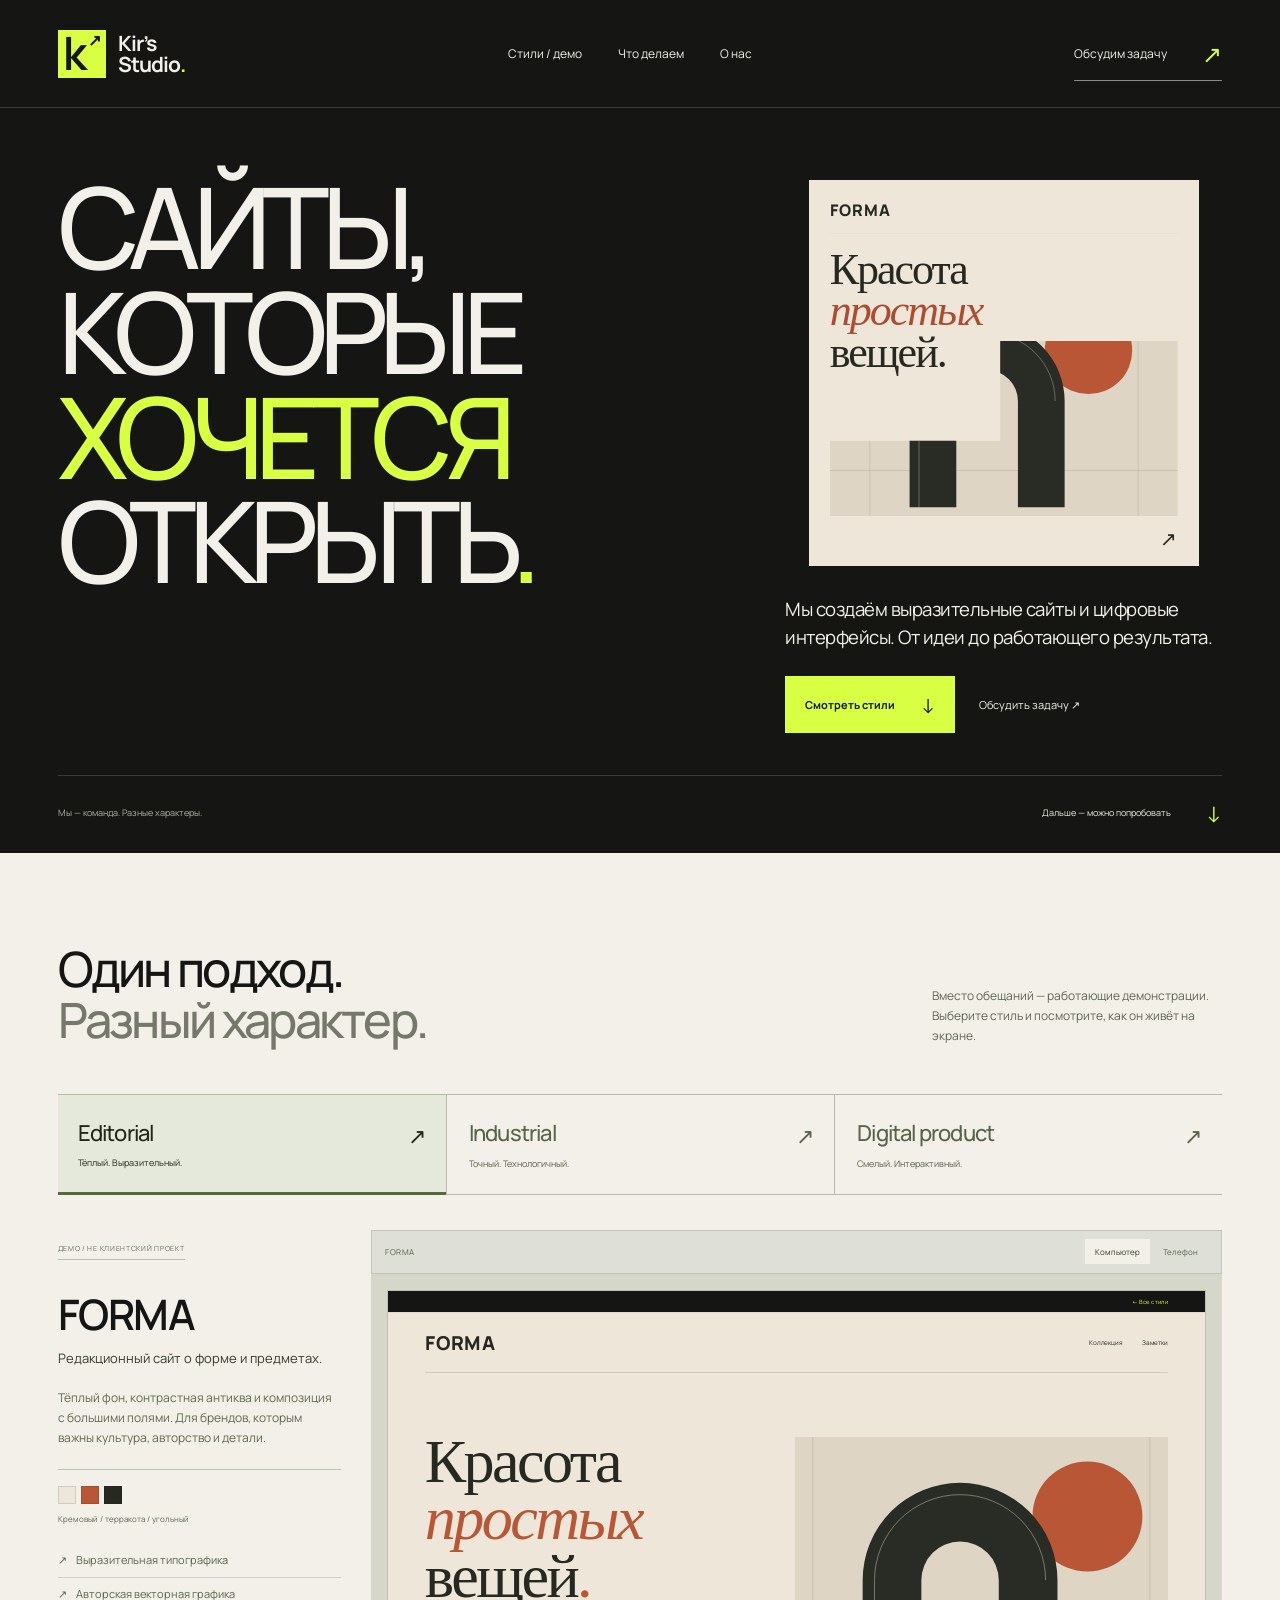
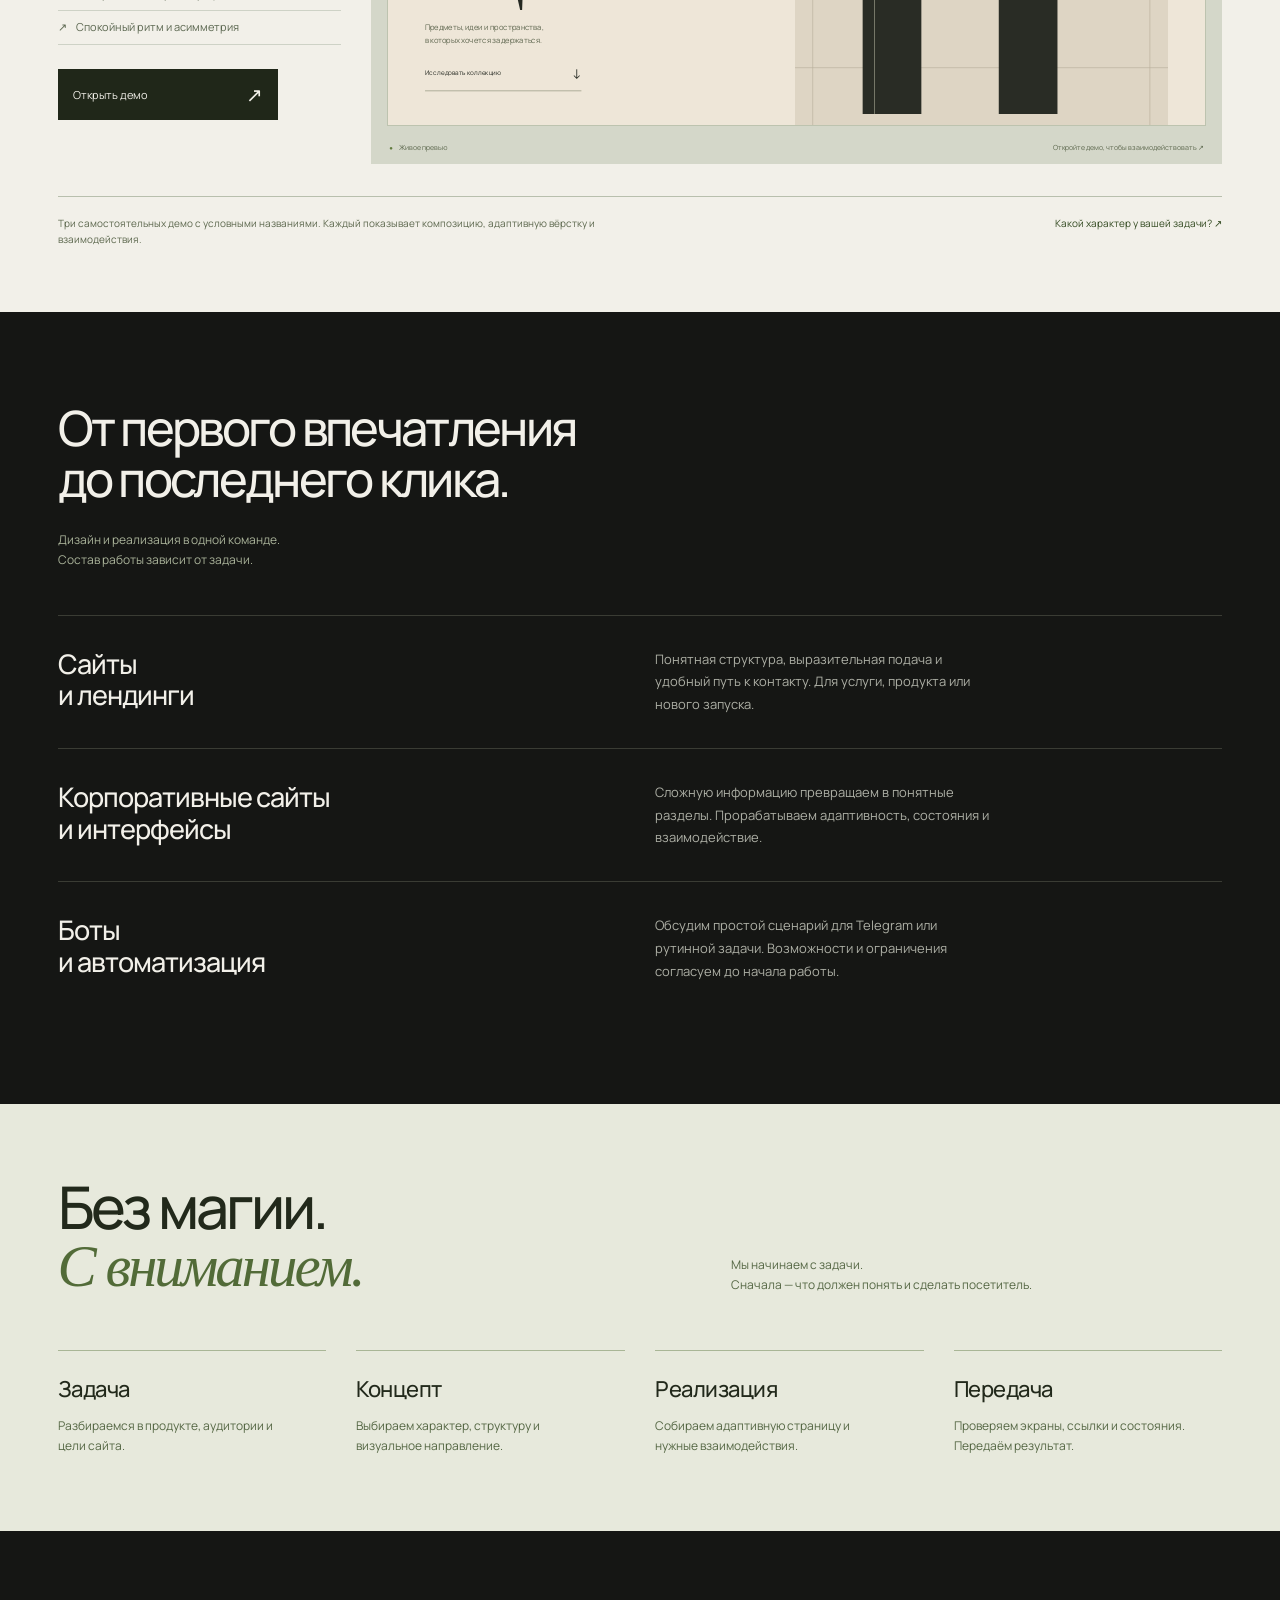
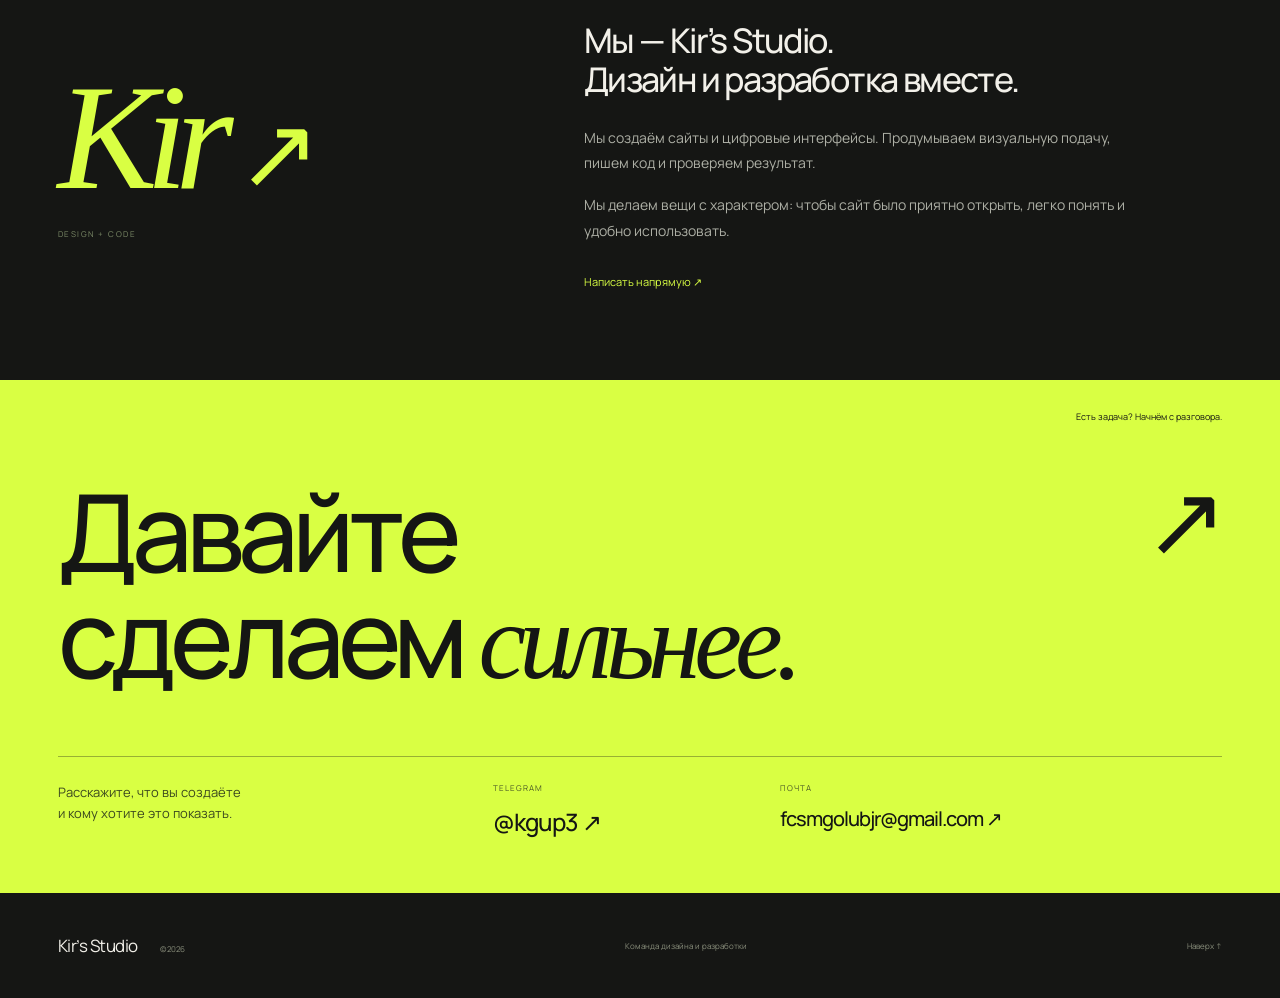
==== commit 5925ad33: "Simplify visual labels and present Kir’s Studio as a team" ====
--- a/index.html
+++ b/index.html
@@ -1,25 +1,25 @@
 <!doctype html>
 <html lang="ru"><head>
 <meta charset="utf-8"><meta name="viewport" content="width=device-width,initial-scale=1"><meta name="theme-color" content="#151614">
-<title>Kir’s Studio — выразительные сайты и цифровые интерфейсы</title><meta name="description" content="Персональная практика независимого разработчика. Сайты, лендинги и интерфейсы. Посмотрите три работающих демо в разных визуальных стилях и обсудите свою задачу.">
-<link rel="canonical" href="https://fcsmgolubjr-bot.github.io/kir-s/"><meta property="og:type" content="website"><meta property="og:locale" content="ru_RU"><meta property="og:title" content="Kir’s Studio — сайты, которые хочется открыть"><meta property="og:description" content="Один разработчик. Разные визуальные характеры. Посмотрите работающие демо."><meta property="og:url" content="https://fcsmgolubjr-bot.github.io/kir-s/"><meta property="og:image" content="https://fcsmgolubjr-bot.github.io/kir-s/assets/og-preview.png"><meta property="og:image:alt" content="Главная Kir’s Studio: выразительная типографика и демо редакционного стиля"><meta name="twitter:card" content="summary_large_image">
+<title>Kir’s Studio — выразительные сайты и цифровые интерфейсы</title><meta name="description" content="Команда дизайна и разработки. Сайты, лендинги и интерфейсы. Посмотрите три работающих демо в разных визуальных стилях и обсудите свою задачу.">
+<link rel="canonical" href="https://fcsmgolubjr-bot.github.io/kir-s/"><meta property="og:type" content="website"><meta property="og:locale" content="ru_RU"><meta property="og:title" content="Kir’s Studio — сайты, которые хочется открыть"><meta property="og:description" content="Мы создаём сайты с разным визуальным характером. Посмотрите работающие демо."><meta property="og:url" content="https://fcsmgolubjr-bot.github.io/kir-s/"><meta property="og:image" content="https://fcsmgolubjr-bot.github.io/kir-s/assets/og-preview.png"><meta property="og:image:alt" content="Главная Kir’s Studio: выразительная типографика и демо редакционного стиля"><meta name="twitter:card" content="summary_large_image">
 <link rel="icon" href="assets/favicon.svg" type="image/svg+xml"><link rel="stylesheet" href="assets/fonts.css"><link rel="stylesheet" href="studio.css"><script src="studio.js" defer></script>
 </head><body>
 <a class="skip" href="#main">К содержимому</a><div class="reading-line" aria-hidden="true"></div>
-<header class="masthead wrap"><a class="brand" href="#top" aria-label="Kir’s Studio — в начало"><span class="brand-symbol" aria-hidden="true">k<span>↗</span></span><span>Kir’s<br>Studio<span class="brand-period">.</span></span></a><nav aria-label="Основная навигация"><a href="#styles">Стили / демо</a><a href="#services">Что делаю</a><a href="#about">Обо мне</a></nav><a class="header-contact" href="#contacts">Обсудим задачу <span>↗</span></a></header>
+<header class="masthead wrap"><a class="brand" href="#top" aria-label="Kir’s Studio — в начало"><span class="brand-symbol" aria-hidden="true">k<span>↗</span></span><span>Kir’s<br>Studio<span class="brand-period">.</span></span></a><nav aria-label="Основная навигация"><a href="#styles">Стили / демо</a><a href="#services">Что делаем</a><a href="#about">О нас</a></nav><a class="header-contact" href="#contacts">Обсудим задачу <span>↗</span></a></header>
 <main id="main">
-<section class="hero wrap" id="top" aria-labelledby="hero-title"><div class="hero-meta"><span>Независимая digital-практика</span><span>Дизайн + разработка / 2026</span></div>
-<div class="hero-layout"><div class="hero-title-block"><h1 id="hero-title"><span>Сайты,</span><span>которые</span><span class="lime-word">хочется</span><span class="last-word">открыть<span class="title-dot">.</span></span></h1><span class="type-register" aria-hidden="true">K / S — WEB DESIGN & DEVELOPMENT</span></div>
-<div class="hero-right"><a class="hero-poster" href="#styles" aria-label="Посмотреть редакционный стиль FORMA"><div class="poster-heading"><span>FORMA</span><span>01 / ДЕМО СТИЛЯ</span></div><div class="poster-title">Красота<br><i>простых</i><br>вещей.</div><img src="assets/forma-art.svg" alt="Авторская композиция из круга и архитектурной арки" width="700" height="520"><span class="poster-bottom">EDITORIAL / OBJECTS & IDEAS <b>↗</b></span></a><div class="hero-intro"><p>Создаю выразительные сайты и цифровые интерфейсы. От идеи до работающего результата.</p><div class="hero-actions"><a class="button" href="#styles">Смотреть стили <span>↓</span></a><a class="plain-link" href="#contacts">Обсудить задачу ↗</a></div></div></div></div>
-<div class="hero-foot"><span>Один разработчик. Разные характеры.</span><a href="#styles">Дальше — можно попробовать <span>↓</span></a></div></section>
-<section class="styles-section" id="styles" aria-labelledby="styles-title"><div class="wrap"><div class="section-heading reveal"><p class="index">01 / Визуальный диапазон</p><div><h2 id="styles-title">Один подход.<br><span>Разный характер.</span></h2><p>Вместо обещаний — работающие демонстрации.<br>Выберите стиль и посмотрите, как он живёт на экране.</p></div></div>
-<div class="style-tabs" role="tablist" aria-label="Визуальные стили"><button role="tab" id="style-editorial" aria-selected="true" aria-controls="style-panel" data-style="editorial"><span>01</span><strong>Editorial</strong><small>Тёплый. Выразительный.</small><b>↗</b></button><button role="tab" id="style-industrial" aria-selected="false" tabindex="-1" aria-controls="style-panel" data-style="industrial"><span>02</span><strong>Industrial</strong><small>Точный. Технологичный.</small><b>↗</b></button><button role="tab" id="style-product" aria-selected="false" tabindex="-1" aria-controls="style-panel" data-style="product"><span>03</span><strong>Digital product</strong><small>Смелый. Интерактивный.</small><b>↗</b></button></div>
-<div class="style-panel" id="style-panel" role="tabpanel" aria-labelledby="style-editorial" tabindex="0"><div class="style-description"><span class="demo-label">Демо / не клиентский проект</span><h3 id="demo-name">FORMA</h3><p class="style-subtitle" id="demo-subtitle">Редакционный сайт о форме и предметах.</p><p id="demo-description">Тёплый фон, контрастная антиква и композиция с большими полями. Для брендов, которым важны культура, авторство и детали.</p><div class="palette" aria-label="Палитра выбранного стиля"><span style="--swatch:#eee6d8"></span><span style="--swatch:#b95636"></span><span style="--swatch:#252922"></span><small id="palette-label">Кремовый / терракота / угольный</small></div><ul class="style-details" id="demo-features"><li>Выразительная типографика</li><li>Авторская векторная графика</li><li>Спокойный ритм и асимметрия</li></ul><a class="demo-open" id="demo-link" href="styles/editorial.html" target="_blank" rel="noopener">Открыть демо <span>↗</span></a><span class="tech-note">HTML / CSS / JavaScript</span></div>
-<div class="preview-column"><div class="preview-toolbar"><span id="preview-address">forma / editorial demo</span><div role="group" aria-label="Формат просмотра"><button aria-pressed="true" data-device="desktop">Компьютер</button><button aria-pressed="false" data-device="mobile">Телефон</button></div></div><div class="preview-stage" data-device="desktop"><div class="preview-screen" inert><iframe id="demo-frame" src="styles/editorial.html?preview=1" title="Превью демо FORMA" aria-hidden="true" tabindex="-1" loading="lazy"></iframe></div><div class="preview-caption"><span>Живое превью</span><span>Откройте демо, чтобы взаимодействовать ↗</span></div></div></div></div>
+<section class="hero wrap" id="top" aria-labelledby="hero-title">
+<div class="hero-layout"><div class="hero-title-block"><h1 id="hero-title"><span>Сайты,</span><span>которые</span><span class="lime-word">хочется</span><span class="last-word">открыть<span class="title-dot">.</span></span></h1></div>
+<div class="hero-right"><a class="hero-poster" href="#styles" aria-label="Посмотреть редакционный стиль FORMA"><div class="poster-heading"><span>FORMA</span></div><div class="poster-title">Красота<br><i>простых</i><br>вещей.</div><img src="assets/forma-art.svg" alt="Авторская композиция из круга и архитектурной арки" width="700" height="520"><span class="poster-bottom"><b>↗</b></span></a><div class="hero-intro"><p>Мы создаём выразительные сайты и цифровые интерфейсы. От идеи до работающего результата.</p><div class="hero-actions"><a class="button" href="#styles">Смотреть стили <span>↓</span></a><a class="plain-link" href="#contacts">Обсудить задачу ↗</a></div></div></div></div>
+<div class="hero-foot"><span>Мы — команда. Разные характеры.</span><a href="#styles">Дальше — можно попробовать <span>↓</span></a></div></section>
+<section class="styles-section" id="styles" aria-labelledby="styles-title"><div class="wrap"><div class="section-heading reveal"><div><h2 id="styles-title">Один подход.<br><span>Разный характер.</span></h2><p>Вместо обещаний — работающие демонстрации.<br>Выберите стиль и посмотрите, как он живёт на экране.</p></div></div>
+<div class="style-tabs" role="tablist" aria-label="Визуальные стили"><button role="tab" id="style-editorial" aria-selected="true" aria-controls="style-panel" data-style="editorial"><strong>Editorial</strong><small>Тёплый. Выразительный.</small><b>↗</b></button><button role="tab" id="style-industrial" aria-selected="false" tabindex="-1" aria-controls="style-panel" data-style="industrial"><strong>Industrial</strong><small>Точный. Технологичный.</small><b>↗</b></button><button role="tab" id="style-product" aria-selected="false" tabindex="-1" aria-controls="style-panel" data-style="product"><strong>Digital product</strong><small>Смелый. Интерактивный.</small><b>↗</b></button></div>
+<div class="style-panel" id="style-panel" role="tabpanel" aria-labelledby="style-editorial" tabindex="0"><div class="style-description"><span class="demo-label">Демо / не клиентский проект</span><h3 id="demo-name">FORMA</h3><p class="style-subtitle" id="demo-subtitle">Редакционный сайт о форме и предметах.</p><p id="demo-description">Тёплый фон, контрастная антиква и композиция с большими полями. Для брендов, которым важны культура, авторство и детали.</p><div class="palette" aria-label="Палитра выбранного стиля"><span style="--swatch:#eee6d8"></span><span style="--swatch:#b95636"></span><span style="--swatch:#252922"></span><small id="palette-label">Кремовый / терракота / угольный</small></div><ul class="style-details" id="demo-features"><li>Выразительная типографика</li><li>Авторская векторная графика</li><li>Спокойный ритм и асимметрия</li></ul><a class="demo-open" id="demo-link" href="styles/editorial.html" target="_blank" rel="noopener">Открыть демо <span>↗</span></a></div>
+<div class="preview-column"><div class="preview-toolbar"><span id="preview-address">FORMA</span><div role="group" aria-label="Формат просмотра"><button aria-pressed="true" data-device="desktop">Компьютер</button><button aria-pressed="false" data-device="mobile">Телефон</button></div></div><div class="preview-stage" data-device="desktop"><div class="preview-screen" inert><iframe id="demo-frame" src="styles/editorial.html?preview=1" title="Превью демо FORMA" aria-hidden="true" tabindex="-1" loading="lazy"></iframe></div><div class="preview-caption"><span>Живое превью</span><span>Откройте демо, чтобы взаимодействовать ↗</span></div></div></div></div>
 <div class="style-end"><p>Три самостоятельных демо с условными названиями. Каждый показывает композицию, адаптивную вёрстку и взаимодействия.</p><a href="#contacts">Какой характер у вашей задачи? ↗</a></div></div></section>
-<section class="services wrap" id="services" aria-labelledby="services-title"><div class="section-heading reveal"><p class="index">02 / Что делаю</p><div><h2 id="services-title">От первого впечатления<br>до последнего клика.</h2><p>Дизайн и реализация в одних руках.<br>Состав работы зависит от задачи.</p></div></div><div class="service-list"><article class="service-row reveal"><span>01</span><h3>Сайты<br>и лендинги</h3><p>Понятная структура, выразительная подача и удобный путь к контакту. Для услуги, продукта или нового запуска.</p><span class="service-tag">WEB / LANDING</span></article><article class="service-row reveal"><span>02</span><h3>Корпоративные сайты<br>и интерфейсы</h3><p>Сложную информацию превращаю в понятные разделы. Прорабатываю адаптивность, состояния и взаимодействие.</p><span class="service-tag">B2B / INTERFACE</span></article><article class="service-row reveal"><span>03</span><h3>Боты<br>и автоматизация</h3><p>Обсудим простой сценарий для Telegram или рутинной задачи. Возможности и ограничения согласуем до начала работы.</p><span class="service-tag">ПО СОГЛАСОВАНИЮ</span></article></div></section>
-<section class="approach-section" id="approach" aria-labelledby="approach-title"><div class="wrap"><div class="approach-head reveal"><p class="index">03 / Как устроена работа</p><h2 id="approach-title">Без магии.<br><i>С вниманием.</i></h2><p>Не начинаю с красивой обложки.<br>Сначала — что должен понять и сделать посетитель.</p></div><ol class="approach-list"><li class="reveal"><span>01</span><h3>Задача</h3><p>Разбираемся в продукте, аудитории и цели сайта.</p></li><li class="reveal"><span>02</span><h3>Концепт</h3><p>Выбираем характер, структуру и визуальное направление.</p></li><li class="reveal"><span>03</span><h3>Реализация</h3><p>Собираю адаптивную страницу и нужные взаимодействия.</p></li><li class="reveal"><span>04</span><h3>Передача</h3><p>Проверяю экраны, ссылки и состояния. Передаю результат.</p></li></ol></div></section>
-<section class="about wrap" id="about" aria-labelledby="about-title"><p class="index">04 / За названием — человек</p><div class="about-grid"><div class="signature" aria-hidden="true">Kir<span>↗</span><small>DESIGN + CODE</small></div><div><h2 id="about-title">Привет, я Кирилл.<br>Это моя личная практика.</h2><p>Kir’s Studio — название, под которым я создаю сайты и цифровые интерфейсы. Сам прорабатываю визуальную подачу, пишу код и проверяю результат.</p><p>Мне интересно делать вещи с характером: чтобы сайт было приятно открыть, легко понять и удобно использовать.</p><a class="plain-link" href="https://t.me/kgup3" target="_blank" rel="noopener">Написать напрямую ↗</a></div></div></section>
-<section class="contact-section" id="contacts" aria-labelledby="contact-title"><div class="wrap"><div class="contact-top"><p class="index">05 / Следующий шаг</p><span>Есть задача? Начнём с разговора.</span></div><h2 id="contact-title">Давайте<br>сделаем <i>сильнее.</i><span class="contact-arrow" aria-hidden="true">↗</span></h2><div class="contact-bottom"><p>Расскажите, что вы создаёте<br>и кому хотите это показать.</p><a class="contact-link" href="https://t.me/kgup3" target="_blank" rel="noopener"><span>Telegram</span><strong>@kgup3 ↗</strong></a><a class="contact-link email-link" href="mailto:fcsmgolubjr@gmail.com"><span>Почта</span><strong>fcsmgolubjr@gmail.com ↗</strong></a></div></div></section>
-</main><footer class="wrap footer"><a href="#top">Kir’s Studio<span>© 2026</span></a><span>Личная практика / дизайн и разработка</span><a href="#top">Наверх ↑</a></footer>
+<section class="services wrap" id="services" aria-labelledby="services-title"><div class="section-heading reveal"><div><h2 id="services-title">От первого впечатления<br>до последнего клика.</h2><p>Дизайн и реализация в одной команде.<br>Состав работы зависит от задачи.</p></div></div><div class="service-list"><article class="service-row reveal"><h3>Сайты<br>и лендинги</h3><p>Понятная структура, выразительная подача и удобный путь к контакту. Для услуги, продукта или нового запуска.</p></article><article class="service-row reveal"><h3>Корпоративные сайты<br>и интерфейсы</h3><p>Сложную информацию превращаем в понятные разделы. Прорабатываем адаптивность, состояния и взаимодействие.</p></article><article class="service-row reveal"><h3>Боты<br>и автоматизация</h3><p>Обсудим простой сценарий для Telegram или рутинной задачи. Возможности и ограничения согласуем до начала работы.</p></article></div></section>
+<section class="approach-section" id="approach" aria-labelledby="approach-title"><div class="wrap"><div class="approach-head reveal"><h2 id="approach-title">Без магии.<br><i>С вниманием.</i></h2><p>Мы начинаем с задачи.<br>Сначала — что должен понять и сделать посетитель.</p></div><ol class="approach-list"><li class="reveal"><h3>Задача</h3><p>Разбираемся в продукте, аудитории и цели сайта.</p></li><li class="reveal"><h3>Концепт</h3><p>Выбираем характер, структуру и визуальное направление.</p></li><li class="reveal"><h3>Реализация</h3><p>Собираем адаптивную страницу и нужные взаимодействия.</p></li><li class="reveal"><h3>Передача</h3><p>Проверяем экраны, ссылки и состояния. Передаём результат.</p></li></ol></div></section>
+<section class="about wrap" id="about" aria-labelledby="about-title"><div class="about-grid"><div class="signature" aria-hidden="true">Kir<span>↗</span><small>DESIGN + CODE</small></div><div><h2 id="about-title">Мы — Kir’s Studio.<br>Дизайн и разработка вместе.</h2><p>Мы создаём сайты и цифровые интерфейсы. Продумываем визуальную подачу, пишем код и проверяем результат.</p><p>Мы делаем вещи с характером: чтобы сайт было приятно открыть, легко понять и удобно использовать.</p><a class="plain-link" href="https://t.me/kgup3" target="_blank" rel="noopener">Написать напрямую ↗</a></div></div></section>
+<section class="contact-section" id="contacts" aria-labelledby="contact-title"><div class="wrap"><div class="contact-top"><span>Есть задача? Начнём с разговора.</span></div><h2 id="contact-title">Давайте<br>сделаем <i>сильнее.</i><span class="contact-arrow" aria-hidden="true">↗</span></h2><div class="contact-bottom"><p>Расскажите, что вы создаёте<br>и кому хотите это показать.</p><a class="contact-link" href="https://t.me/kgup3" target="_blank" rel="noopener"><span>Telegram</span><strong>@kgup3 ↗</strong></a><a class="contact-link email-link" href="mailto:fcsmgolubjr@gmail.com"><span>Почта</span><strong>fcsmgolubjr@gmail.com ↗</strong></a></div></div></section>
+</main><footer class="wrap footer"><a href="#top">Kir’s Studio<span>© 2026</span></a><span>Команда дизайна и разработки</span><a href="#top">Наверх ↑</a></footer>
 </body></html>
--- a/studio.css
+++ b/studio.css
@@ -10,3 +10,8 @@
 @media(max-width:500px){.style-description p{font-size:10px}.style-details{font-size:9px}.service-row p,.about p:not(.index){font-size:12px}.approach-list p,.approach-head>p:last-child{font-size:11px}.section-heading>div>p{font-size:11px}}
 
 @media(max-width:500px){.hero h1>span:first-child,.hero h1>span:nth-child(2){font-size:.74em}.hero h1>span:nth-child(2):before{content:'\00a0'}}
+
+/* Simplified hierarchy without decorative numbering or section labels. */
+.section-heading{grid-template-columns:1fr}.style-tabs button{grid-template-columns:1fr;padding-right:50px}.style-tabs small{grid-column:1}.service-row{grid-template-columns:1fr 1fr}.service-row h3{grid-column:1}.service-row p{grid-column:2}.approach-head{grid-template-columns:1.7fr 1.3fr}.approach-list h3{margin-top:8px}.about-grid{margin-top:0}.contact-top{justify-content:flex-end}.poster-heading>span:first-child{font-size:16px}.poster-bottom{justify-content:flex-end}
+@media(max-width:750px){.approach-head{grid-template-columns:1fr}.approach-head>p:last-child{grid-column:1}.service-row{grid-template-columns:1fr 1.2fr}}
+@media(max-width:500px){.service-row{grid-template-columns:1fr}.service-row p{grid-column:1}.style-tabs button{grid-template-columns:1fr}.style-tabs small{grid-column:1}}
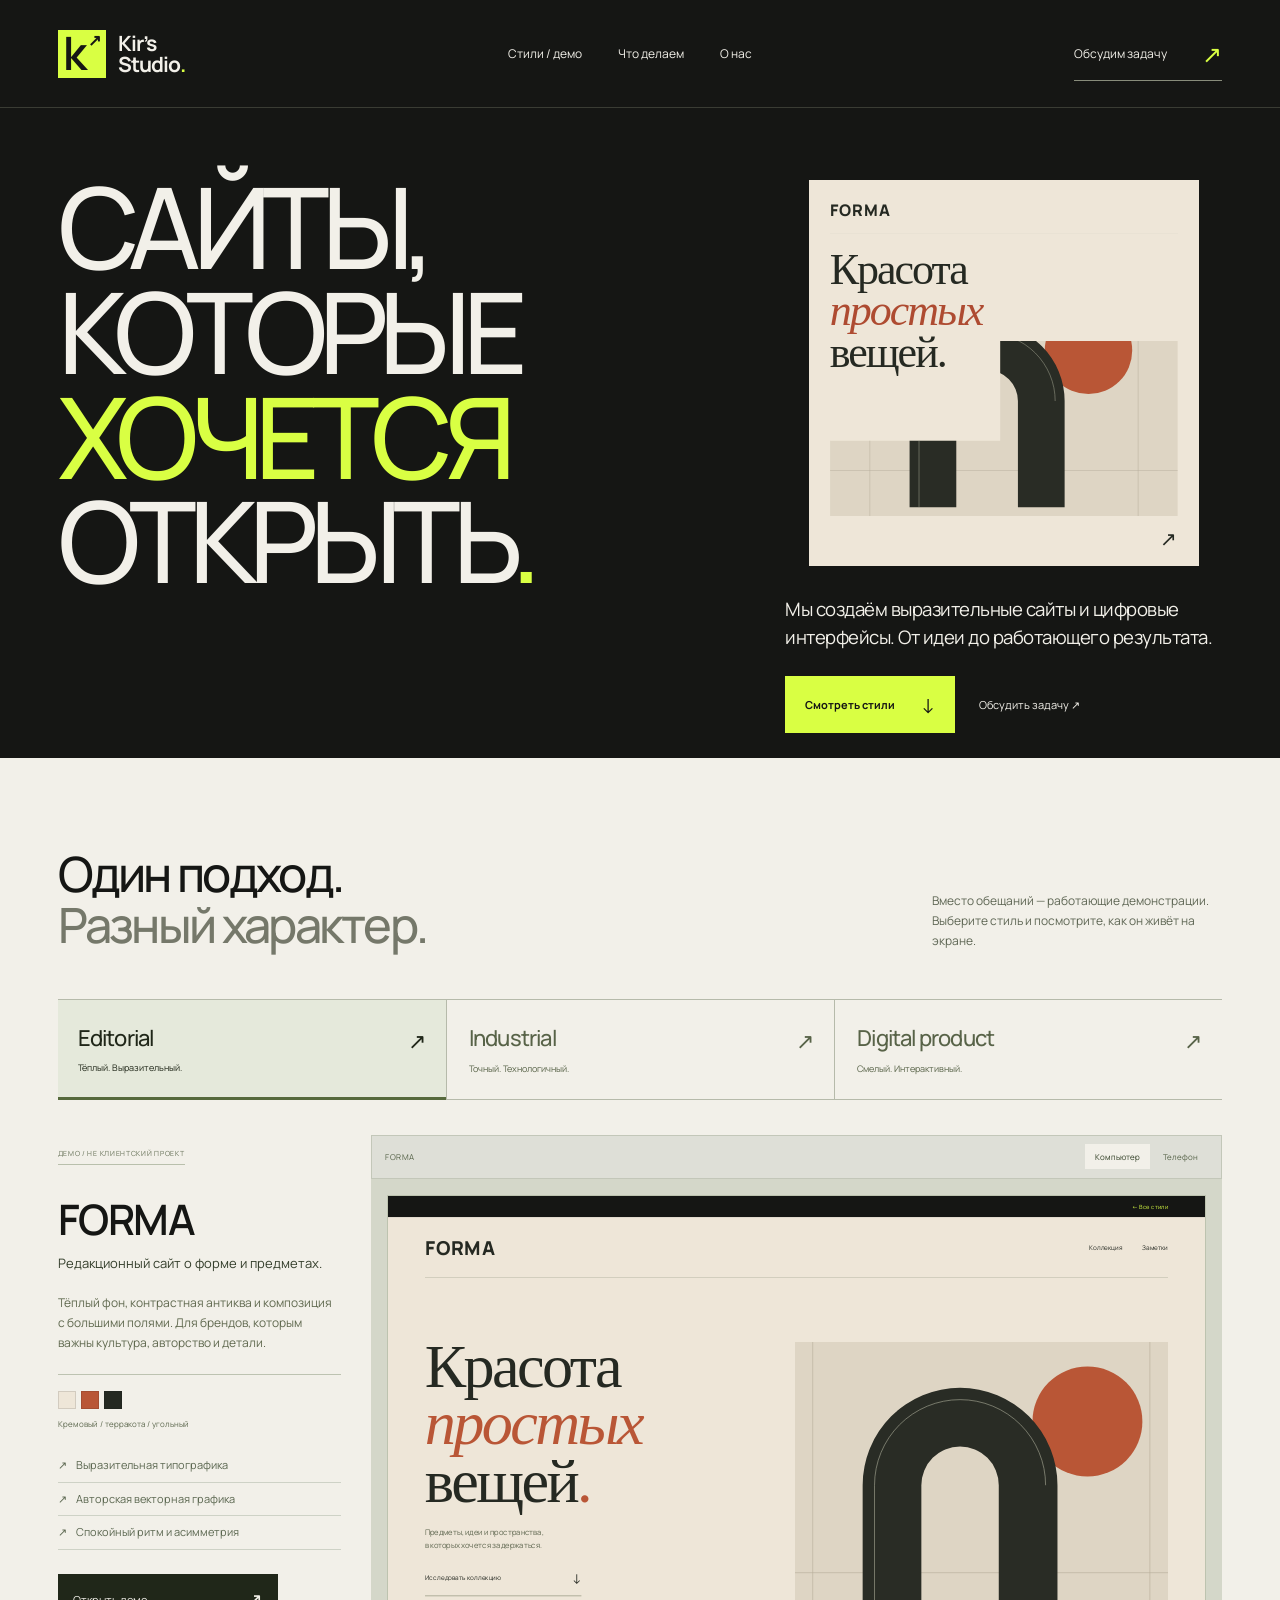
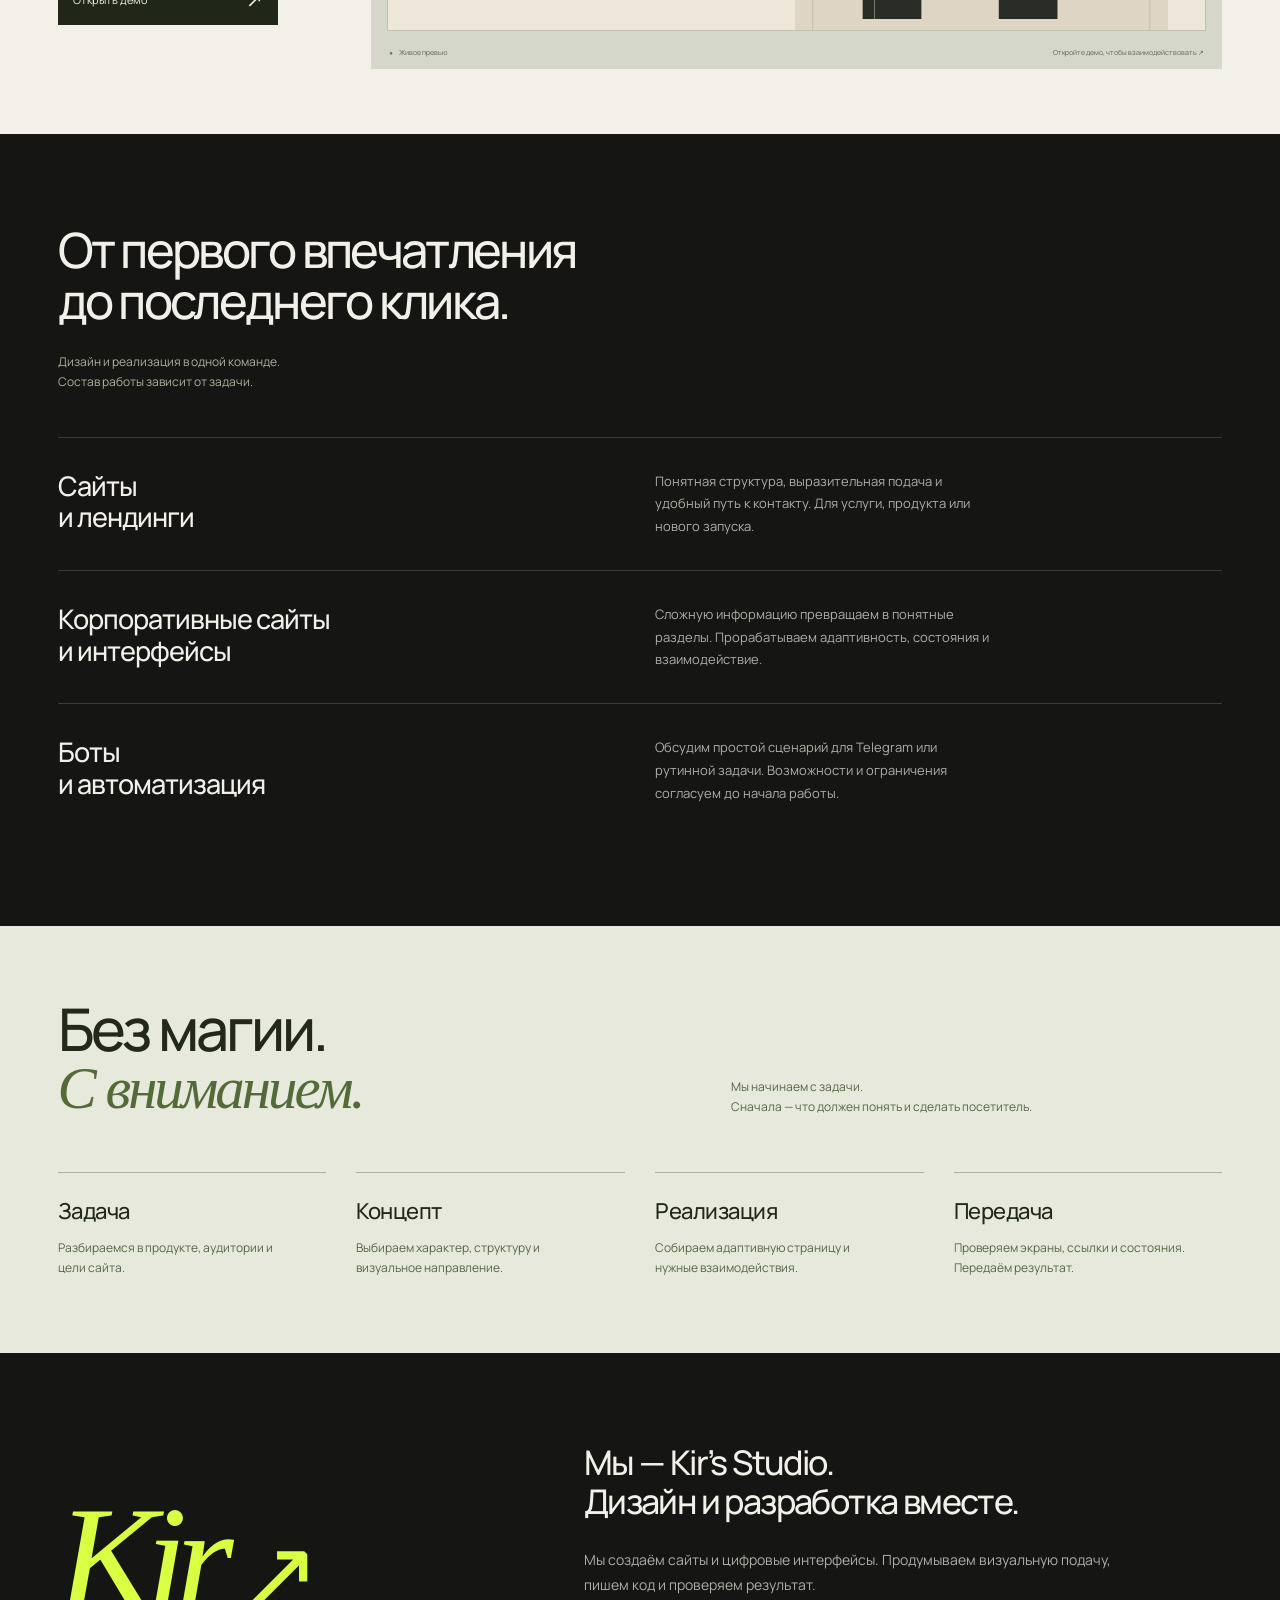
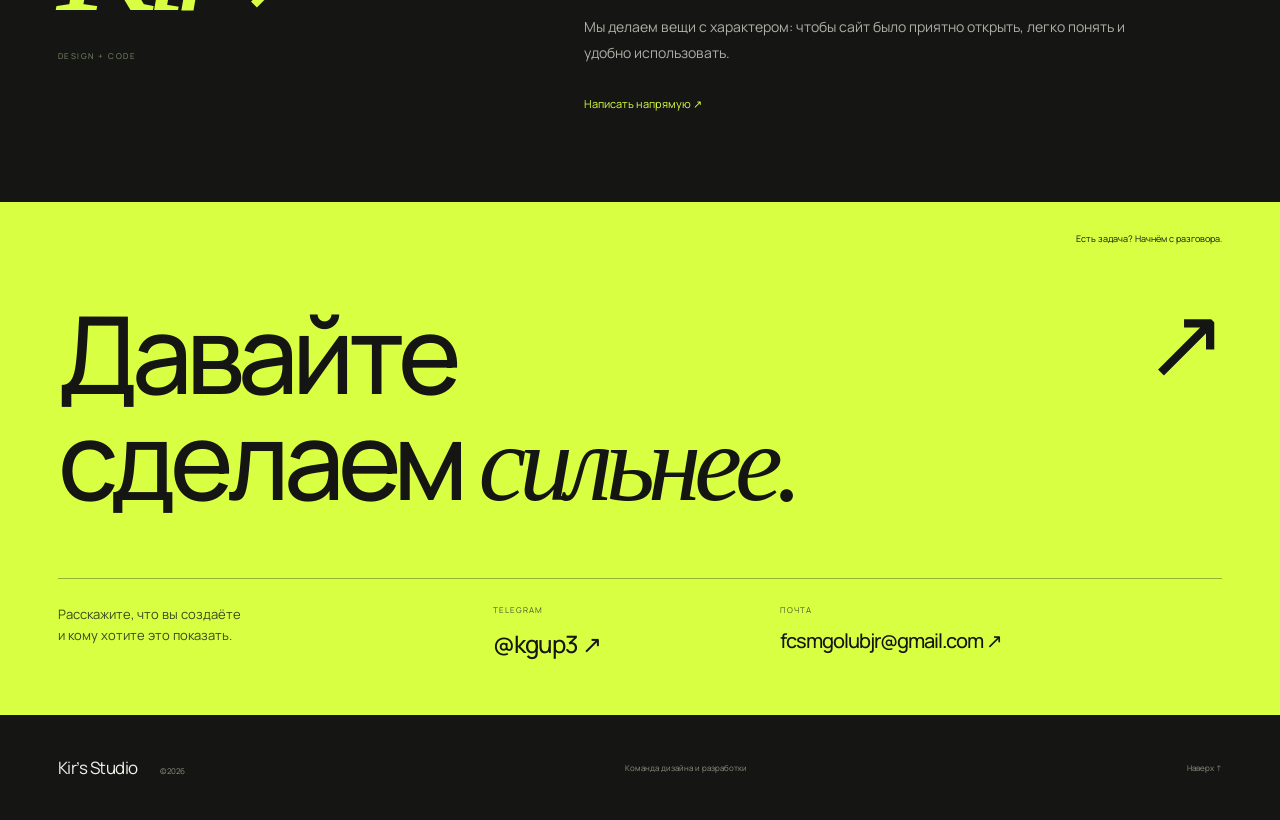
==== commit 5518d700: "Remove bottom captions from hero and style sections" ====
--- a/index.html
+++ b/index.html
@@ -11,12 +11,12 @@
 <section class="hero wrap" id="top" aria-labelledby="hero-title">
 <div class="hero-layout"><div class="hero-title-block"><h1 id="hero-title"><span>Сайты,</span><span>которые</span><span class="lime-word">хочется</span><span class="last-word">открыть<span class="title-dot">.</span></span></h1></div>
 <div class="hero-right"><a class="hero-poster" href="#styles" aria-label="Посмотреть редакционный стиль FORMA"><div class="poster-heading"><span>FORMA</span></div><div class="poster-title">Красота<br><i>простых</i><br>вещей.</div><img src="assets/forma-art.svg" alt="Авторская композиция из круга и архитектурной арки" width="700" height="520"><span class="poster-bottom"><b>↗</b></span></a><div class="hero-intro"><p>Мы создаём выразительные сайты и цифровые интерфейсы. От идеи до работающего результата.</p><div class="hero-actions"><a class="button" href="#styles">Смотреть стили <span>↓</span></a><a class="plain-link" href="#contacts">Обсудить задачу ↗</a></div></div></div></div>
-<div class="hero-foot"><span>Мы — команда. Разные характеры.</span><a href="#styles">Дальше — можно попробовать <span>↓</span></a></div></section>
+</section>
 <section class="styles-section" id="styles" aria-labelledby="styles-title"><div class="wrap"><div class="section-heading reveal"><div><h2 id="styles-title">Один подход.<br><span>Разный характер.</span></h2><p>Вместо обещаний — работающие демонстрации.<br>Выберите стиль и посмотрите, как он живёт на экране.</p></div></div>
 <div class="style-tabs" role="tablist" aria-label="Визуальные стили"><button role="tab" id="style-editorial" aria-selected="true" aria-controls="style-panel" data-style="editorial"><strong>Editorial</strong><small>Тёплый. Выразительный.</small><b>↗</b></button><button role="tab" id="style-industrial" aria-selected="false" tabindex="-1" aria-controls="style-panel" data-style="industrial"><strong>Industrial</strong><small>Точный. Технологичный.</small><b>↗</b></button><button role="tab" id="style-product" aria-selected="false" tabindex="-1" aria-controls="style-panel" data-style="product"><strong>Digital product</strong><small>Смелый. Интерактивный.</small><b>↗</b></button></div>
 <div class="style-panel" id="style-panel" role="tabpanel" aria-labelledby="style-editorial" tabindex="0"><div class="style-description"><span class="demo-label">Демо / не клиентский проект</span><h3 id="demo-name">FORMA</h3><p class="style-subtitle" id="demo-subtitle">Редакционный сайт о форме и предметах.</p><p id="demo-description">Тёплый фон, контрастная антиква и композиция с большими полями. Для брендов, которым важны культура, авторство и детали.</p><div class="palette" aria-label="Палитра выбранного стиля"><span style="--swatch:#eee6d8"></span><span style="--swatch:#b95636"></span><span style="--swatch:#252922"></span><small id="palette-label">Кремовый / терракота / угольный</small></div><ul class="style-details" id="demo-features"><li>Выразительная типографика</li><li>Авторская векторная графика</li><li>Спокойный ритм и асимметрия</li></ul><a class="demo-open" id="demo-link" href="styles/editorial.html" target="_blank" rel="noopener">Открыть демо <span>↗</span></a></div>
 <div class="preview-column"><div class="preview-toolbar"><span id="preview-address">FORMA</span><div role="group" aria-label="Формат просмотра"><button aria-pressed="true" data-device="desktop">Компьютер</button><button aria-pressed="false" data-device="mobile">Телефон</button></div></div><div class="preview-stage" data-device="desktop"><div class="preview-screen" inert><iframe id="demo-frame" src="styles/editorial.html?preview=1" title="Превью демо FORMA" aria-hidden="true" tabindex="-1" loading="lazy"></iframe></div><div class="preview-caption"><span>Живое превью</span><span>Откройте демо, чтобы взаимодействовать ↗</span></div></div></div></div>
-<div class="style-end"><p>Три самостоятельных демо с условными названиями. Каждый показывает композицию, адаптивную вёрстку и взаимодействия.</p><a href="#contacts">Какой характер у вашей задачи? ↗</a></div></div></section>
+</div></section>
 <section class="services wrap" id="services" aria-labelledby="services-title"><div class="section-heading reveal"><div><h2 id="services-title">От первого впечатления<br>до последнего клика.</h2><p>Дизайн и реализация в одной команде.<br>Состав работы зависит от задачи.</p></div></div><div class="service-list"><article class="service-row reveal"><h3>Сайты<br>и лендинги</h3><p>Понятная структура, выразительная подача и удобный путь к контакту. Для услуги, продукта или нового запуска.</p></article><article class="service-row reveal"><h3>Корпоративные сайты<br>и интерфейсы</h3><p>Сложную информацию превращаем в понятные разделы. Прорабатываем адаптивность, состояния и взаимодействие.</p></article><article class="service-row reveal"><h3>Боты<br>и автоматизация</h3><p>Обсудим простой сценарий для Telegram или рутинной задачи. Возможности и ограничения согласуем до начала работы.</p></article></div></section>
 <section class="approach-section" id="approach" aria-labelledby="approach-title"><div class="wrap"><div class="approach-head reveal"><h2 id="approach-title">Без магии.<br><i>С вниманием.</i></h2><p>Мы начинаем с задачи.<br>Сначала — что должен понять и сделать посетитель.</p></div><ol class="approach-list"><li class="reveal"><h3>Задача</h3><p>Разбираемся в продукте, аудитории и цели сайта.</p></li><li class="reveal"><h3>Концепт</h3><p>Выбираем характер, структуру и визуальное направление.</p></li><li class="reveal"><h3>Реализация</h3><p>Собираем адаптивную страницу и нужные взаимодействия.</p></li><li class="reveal"><h3>Передача</h3><p>Проверяем экраны, ссылки и состояния. Передаём результат.</p></li></ol></div></section>
 <section class="about wrap" id="about" aria-labelledby="about-title"><div class="about-grid"><div class="signature" aria-hidden="true">Kir<span>↗</span><small>DESIGN + CODE</small></div><div><h2 id="about-title">Мы — Kir’s Studio.<br>Дизайн и разработка вместе.</h2><p>Мы создаём сайты и цифровые интерфейсы. Продумываем визуальную подачу, пишем код и проверяем результат.</p><p>Мы делаем вещи с характером: чтобы сайт было приятно открыть, легко понять и удобно использовать.</p><a class="plain-link" href="https://t.me/kgup3" target="_blank" rel="noopener">Написать напрямую ↗</a></div></div></section>
